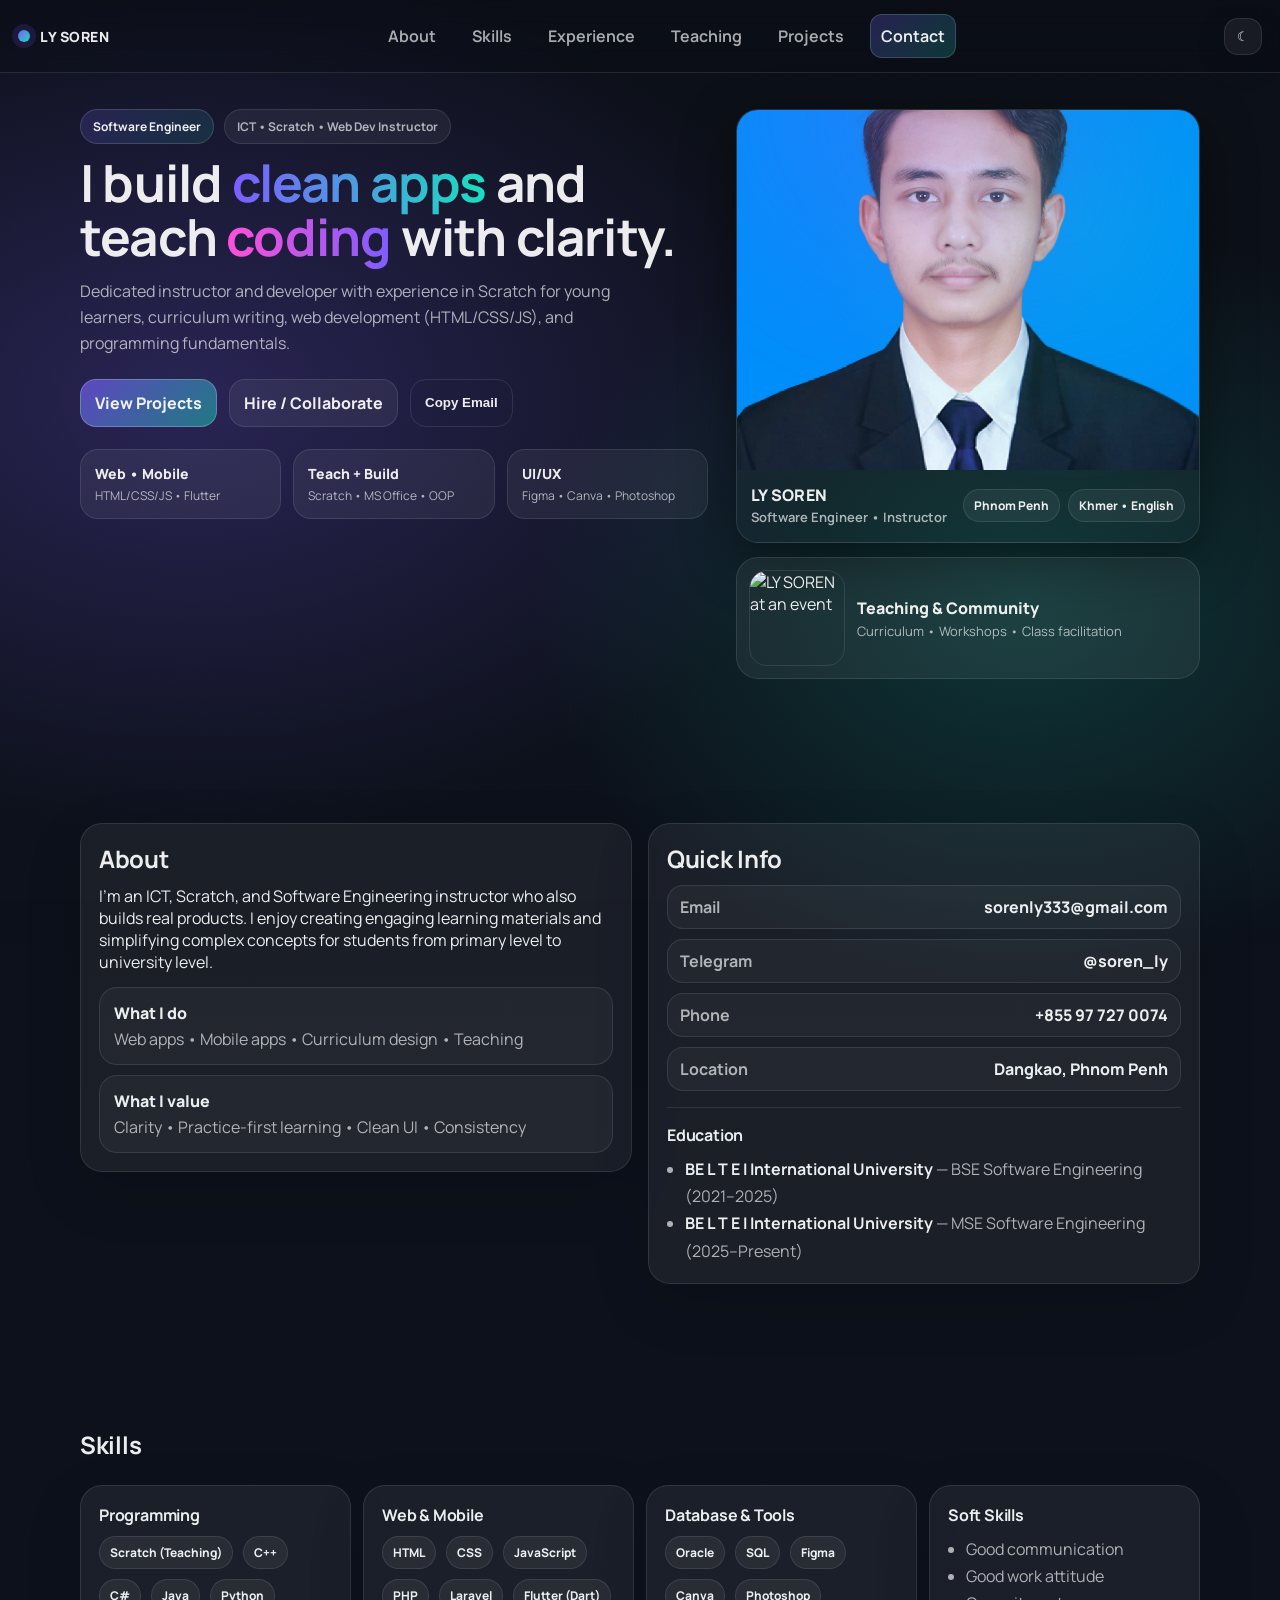
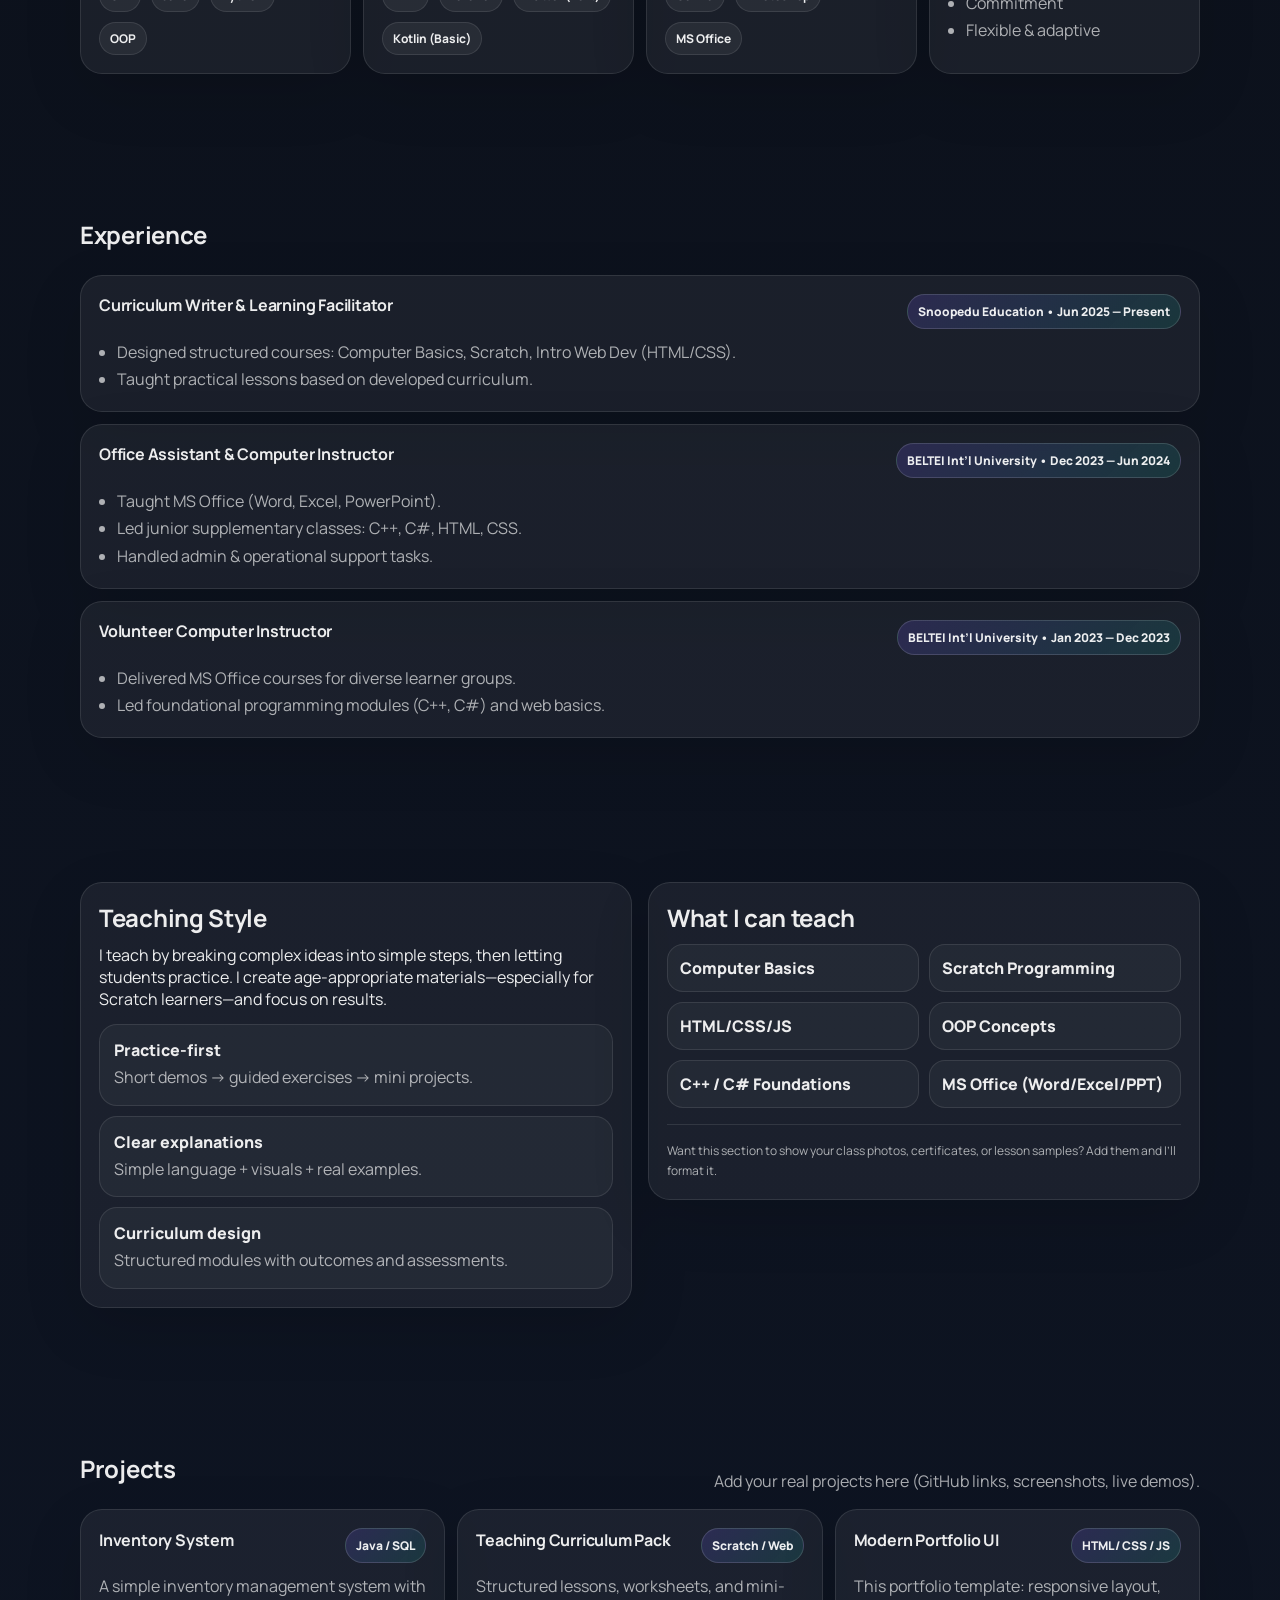
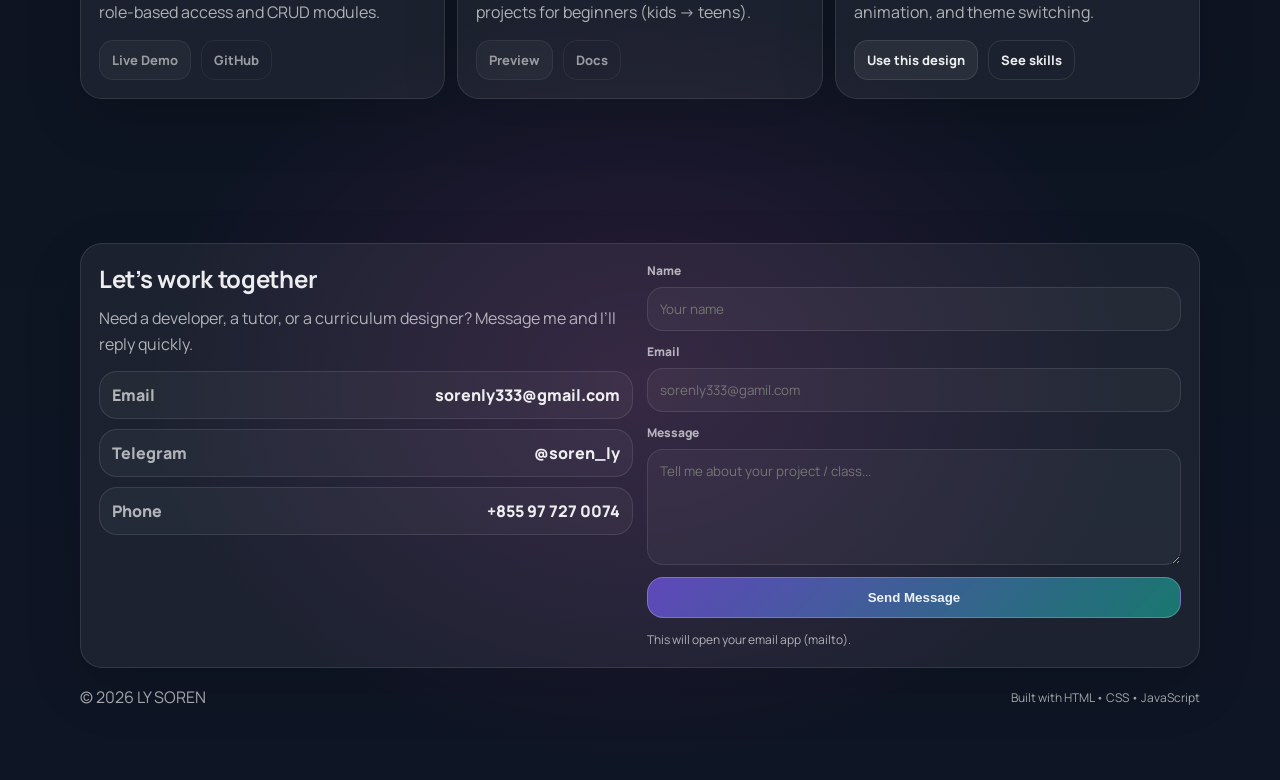
==== index.html @ 8f605127 "new repo" ====
<!doctype html>
<html lang="en">
<head>
  <meta charset="utf-8" />
  <meta name="viewport" content="width=device-width, initial-scale=1" />
  <title>LY SOREN — Software Engineer & Instructor</title>
  <meta name="description" content="Portfolio of LY SOREN — Software Engineer & ICT/Scratch Instructor. Web, mobile, and teaching-focused projects." />
  <link rel="preconnect" href="https://fonts.googleapis.com">
  <link rel="preconnect" href="https://fonts.gstatic.com" crossorigin>
  <link href="https://fonts.googleapis.com/css2?family=Manrope:wght@300;400;500;600;700;800&display=swap" rel="stylesheet">
  <link rel="stylesheet" href="styles.css" />
</head>

<body>
  <div class="bg-noise" aria-hidden="true"></div>

  <header class="topbar">
    <a class="brand" href="#home" aria-label="Go to top">
      <span class="brand-dot"></span>
      <span class="brand-text">LY SOREN</span>
    </a>

    <nav class="nav" aria-label="Primary">
      <a href="#about">About</a>
      <a href="#skills">Skills</a>
      <a href="#experience">Experience</a>
      <a href="#teaching">Teaching</a>
      <a href="#projects">Projects</a>
      <a href="#contact" class="nav-cta">Contact</a>
    </nav>

    <div class="topbar-actions">
      <button class="icon-btn" id="themeBtn" type="button" aria-label="Toggle theme">
        <span class="icon" aria-hidden="true">☾</span>
      </button>
      <button class="icon-btn burger" id="menuBtn" type="button" aria-label="Open menu">
        <span aria-hidden="true">☰</span>
      </button>
    </div>
  </header>

  <!-- Mobile drawer -->
  <aside class="drawer" id="drawer" aria-hidden="true">
    <div class="drawer-header">
      <span class="drawer-title">Menu</span>
      <button class="icon-btn" id="closeDrawerBtn" type="button" aria-label="Close menu">✕</button>
    </div>
    <div class="drawer-links">
      <a href="#about" class="drawer-link">About</a>
      <a href="#skills" class="drawer-link">Skills</a>
      <a href="#experience" class="drawer-link">Experience</a>
      <a href="#teaching" class="drawer-link">Teaching</a>
      <a href="#projects" class="drawer-link">Projects</a>
      <a href="#contact" class="drawer-link">Contact</a>
    </div>
  </aside>
  <div class="backdrop" id="backdrop" aria-hidden="true"></div>

  <main id="home">
    <!-- HERO -->
    <section class="hero section">
      <div class="hero-left">
        <p class="kicker">
          <span class="pill">Software Engineer</span>
          <span class="pill ghost">ICT • Scratch • Web Dev Instructor</span>
        </p>

        <h1 class="headline">
          I build <span class="grad">clean apps</span> and teach
          <span class="grad2">coding</span> with clarity.
        </h1>

        <p class="subhead">
          Dedicated instructor and developer with experience in Scratch for young learners,
          curriculum writing, web development (HTML/CSS/JS), and programming fundamentals. 
        </p>

        <div class="hero-cta">
          <a class="btn primary" href="#projects">View Projects</a>
          <a class="btn" href="#contact">Hire / Collaborate</a>
          <button class="btn subtle" id="copyEmailBtn" type="button" data-copy="sorenly333@gmail.com">
            Copy Email
          </button>
        </div>

        <div class="stats">
          <div class="stat">
            <div class="stat-num">Web • Mobile</div>
            <div class="stat-label">HTML/CSS/JS • Flutter</div>
          </div>
          <div class="stat">
            <div class="stat-num">Teach + Build</div>
            <div class="stat-label">Scratch • MS Office • OOP</div>
          </div>
          <div class="stat">
            <div class="stat-num">UI/UX</div>
            <div class="stat-label">Figma • Canva • Photoshop</div>
          </div>
        </div>
      </div>

      <div class="hero-right">
        <div class="portrait-card reveal">
          <div class="portrait-top">
            <img src="IMG_19639.jpg" alt="LY SOREN formal photo" class="portrait" />
            <div class="portrait-glow" aria-hidden="true"></div>
          </div>

          <div class="portrait-meta">
            <div>
              <div class="name">LY SOREN</div>
              <div class="role">Software Engineer • Instructor</div>
            </div>
            <div class="chips">
              <span class="chip">Phnom Penh</span>
              <span class="chip">Khmer • English</span>
            </div>
          </div>
        </div>

        <div class="mini-gallery reveal" style="--d:120ms">
          <img src="DSC04930-Enhanced-NR.jpg" alt="LY SOREN at an event" class="gallery-img" />
          <div class="gallery-note">
            <div class="gallery-title">Teaching & Community</div>
            <div class="gallery-sub">Curriculum • Workshops • Class facilitation</div>
          </div>
        </div>
      </div>
    </section>

    <!-- ABOUT -->
    <section id="about" class="section grid-2">
      <div class="card reveal">
        <h2>About</h2>
        <p>
          I’m an ICT, Scratch, and Software Engineering instructor who also builds real products.
          I enjoy creating engaging learning materials and simplifying complex concepts for students
          from primary level to university level.
        </p>
        <div class="highlights">
          <div class="hl">
            <div class="hl-title">What I do</div>
            <div class="hl-text">Web apps • Mobile apps • Curriculum design • Teaching</div>
          </div>
          <div class="hl">
            <div class="hl-title">What I value</div>
            <div class="hl-text">Clarity • Practice-first learning • Clean UI • Consistency</div>
          </div>
        </div>
      </div>

      <div class="card reveal" style="--d:120ms">
        <h2>Quick Info</h2>
        <div class="info">
          <div class="info-row">
            <span class="info-k">Email</span>
            <span class="info-v"><a href="mailto:sorenly333@gmail.com">sorenly333@gmail.com</a></span>
          </div>
          <div class="info-row">
            <span class="info-k">Telegram</span>
            <span class="info-v"><a href="https://t.me/soren_ly" target="_blank" rel="noreferrer">@soren_ly</a></span>
          </div>
          <div class="info-row">
            <span class="info-k">Phone</span>
            <span class="info-v"><a href="tel:+855977270074">+855 97 727 0074</a></span>
          </div>
          <div class="info-row">
            <span class="info-k">Location</span>
            <span class="info-v">Dangkao, Phnom Penh</span>
          </div>
        </div>

        <div class="divider"></div>

        <h3 class="h3">Education</h3>
        <ul class="bullets">
          <li><strong>BE L T E I International University</strong> — BSE Software Engineering (2021–2025)</li>
          <li><strong>BE L T E I International University</strong> — MSE Software Engineering (2025–Present)</li>
        </ul>
      </div>
    </section>

    <!-- SKILLS -->
    <section id="skills" class="section">
      <div class="section-head">
        <h2>Skills</h2>
        <!-- <p class="muted">A mix of development + teaching-focused tools, aligned with your CV. </p> -->
      </div>

      <div class="skills-grid">
        <div class="card reveal">
          <h3 class="h3">Programming</h3>
          <div class="chips-wrap">
            <span class="chip">Scratch (Teaching)</span>
            <span class="chip">C++</span>
            <span class="chip">C#</span>
            <span class="chip">Java</span>
            <span class="chip">Python</span>
            <span class="chip">OOP</span>
          </div>
        </div>

        <div class="card reveal" style="--d:120ms">
          <h3 class="h3">Web & Mobile</h3>
          <div class="chips-wrap">
            <span class="chip">HTML</span>
            <span class="chip">CSS</span>
            <span class="chip">JavaScript</span>
            <span class="chip">PHP</span>
            <span class="chip">Laravel</span>
            <span class="chip">Flutter (Dart)</span>
            <span class="chip">Kotlin (Basic)</span>
          </div>
        </div>

        <div class="card reveal" style="--d:240ms">
          <h3 class="h3">Database & Tools</h3>
          <div class="chips-wrap">
            <span class="chip">Oracle</span>
            <span class="chip">SQL</span>
            <span class="chip">Figma</span>
            <span class="chip">Canva</span>
            <span class="chip">Photoshop</span>
            <span class="chip">MS Office</span>
          </div>
        </div>

        <div class="card reveal" style="--d:360ms">
          <h3 class="h3">Soft Skills</h3>
          <ul class="bullets">
            <li>Good communication</li>
            <li>Good work attitude</li>
            <li>Commitment</li>
            <li>Flexible & adaptive</li>
          </ul>
        </div>
      </div>
    </section>

    <!-- EXPERIENCE -->
    <section id="experience" class="section">
      <div class="section-head">
        <h2>Experience</h2>
        <!-- <p class="muted">Teaching, curriculum writing, and technical training experience. :contentReference[oaicite:1]{index=1}</p> -->
      </div>

      <div class="timeline">
        <article class="t-item card reveal">
          <div class="t-top">
            <h3 class="h3">Curriculum Writer & Learning Facilitator</h3>
            <span class="tag">Snoopedu Education • Jun 2025 — Present</span>
          </div>
          <ul class="bullets">
            <li>Designed structured courses: Computer Basics, Scratch, Intro Web Dev (HTML/CSS).</li>
            <li>Taught practical lessons based on developed curriculum.</li>
          </ul>
        </article>

        <article class="t-item card reveal" style="--d:120ms">
          <div class="t-top">
            <h3 class="h3">Office Assistant & Computer Instructor</h3>
            <span class="tag">BELTEI Int’l University • Dec 2023 — Jun 2024</span>
          </div>
          <ul class="bullets">
            <li>Taught MS Office (Word, Excel, PowerPoint).</li>
            <li>Led junior supplementary classes: C++, C#, HTML, CSS.</li>
            <li>Handled admin & operational support tasks.</li>
          </ul>
        </article>

        <article class="t-item card reveal" style="--d:240ms">
          <div class="t-top">
            <h3 class="h3">Volunteer Computer Instructor</h3>
            <span class="tag">BELTEI Int’l University • Jan 2023 — Dec 2023</span>
          </div>
          <ul class="bullets">
            <li>Delivered MS Office courses for diverse learner groups.</li>
            <li>Led foundational programming modules (C++, C#) and web basics.</li>
          </ul>
        </article>
      </div>
    </section>

    <!-- TEACHING -->
    <section id="teaching" class="section grid-2">
      <div class="card reveal">
        <h2>Teaching Style</h2>
        <p>
          I teach by breaking complex ideas into simple steps, then letting students practice.
          I create age-appropriate materials—especially for Scratch learners—and focus on results.
        </p>
        <div class="teaching-cards">
          <div class="mini">
            <div class="mini-title">Practice-first</div>
            <div class="mini-text">Short demos → guided exercises → mini projects.</div>
          </div>
          <div class="mini">
            <div class="mini-title">Clear explanations</div>
            <div class="mini-text">Simple language + visuals + real examples.</div>
          </div>
          <div class="mini">
            <div class="mini-title">Curriculum design</div>
            <div class="mini-text">Structured modules with outcomes and assessments.</div>
          </div>
        </div>
      </div>

      <div class="card reveal" style="--d:120ms">
        <h2>What I can teach</h2>
        <div class="list-grid">
          <div class="list-item">Computer Basics</div>
          <div class="list-item">Scratch Programming</div>
          <div class="list-item">HTML/CSS/JS</div>
          <div class="list-item">OOP Concepts</div>
          <div class="list-item">C++ / C# Foundations</div>
          <div class="list-item">MS Office (Word/Excel/PPT)</div>
        </div>
        <div class="divider"></div>
        <p class="muted small">
          Want this section to show your class photos, certificates, or lesson samples? Add them and I’ll format it.
        </p>
      </div>
    </section>

    <!-- PROJECTS -->
    <section id="projects" class="section">
      <div class="section-head">
        <h2>Projects</h2>
        <p class="muted">Add your real projects here (GitHub links, screenshots, live demos).</p>
      </div>

      <div class="projects-grid">
        <article class="card project reveal">
          <div class="project-top">
            <h3 class="h3">Inventory System</h3>
            <span class="tag">Java / SQL</span>
          </div>
          <p class="muted">
            A simple inventory management system with role-based access and CRUD modules.
          </p>
          <div class="project-actions">
            <a class="btn small" href="#" aria-disabled="true">Live Demo</a>
            <a class="btn small subtle" href="#" aria-disabled="true">GitHub</a>
          </div>
        </article>

        <article class="card project reveal" style="--d:120ms">
          <div class="project-top">
            <h3 class="h3">Teaching Curriculum Pack</h3>
            <span class="tag">Scratch / Web</span>
          </div>
          <p class="muted">
            Structured lessons, worksheets, and mini-projects for beginners (kids → teens).
          </p>
          <div class="project-actions">
            <a class="btn small" href="#" aria-disabled="true">Preview</a>
            <a class="btn small subtle" href="#" aria-disabled="true">Docs</a>
          </div>
        </article>

        <article class="card project reveal" style="--d:240ms">
          <div class="project-top">
            <h3 class="h3">Modern Portfolio UI</h3>
            <span class="tag">HTML / CSS / JS</span>
          </div>
          <p class="muted">
            This portfolio template: responsive layout, animation, and theme switching.
          </p>
          <div class="project-actions">
            <a class="btn small" href="#contact">Use this design</a>
            <a class="btn small subtle" href="#skills">See skills</a>
          </div>
        </article>
      </div>
    </section>

    <!-- CONTACT -->
    <section id="contact" class="section">
      <div class="contact card reveal">
        <div class="contact-left">
          <h2>Let’s work together</h2>
          <p class="muted">
            Need a developer, a tutor, or a curriculum designer? Message me and I’ll reply quickly.
          </p>

          <div class="contact-list">
            <div class="contact-row">
              <span class="contact-k">Email</span>
              <span class="contact-v"><a href="mailto:sorenly333@gmail.com">sorenly333@gmail.com</a></span>
            </div>
            <div class="contact-row">
              <span class="contact-k">Telegram</span>
              <span class="contact-v"><a href="https://t.me/soren_ly" target="_blank" rel="noreferrer">@soren_ly</a></span>
            </div>
            <div class="contact-row">
              <span class="contact-k">Phone</span>
              <span class="contact-v"><a href="tel:+855977270074">+855 97 727 0074</a></span>
            </div>
          </div>
        </div>

        <form class="contact-form" id="contactForm">
          <label class="field">
            <span>Name</span>
            <input type="text" name="name" placeholder="Your name" required />
          </label>
          <label class="field">
            <span>Email</span>
            <input type="email" name="email" placeholder="sorenly333@gamil.com" required />
          </label>
          <label class="field">
            <span>Message</span>
            <textarea name="message" rows="5" placeholder="Tell me about your project / class..." required></textarea>
          </label>
          <button class="btn primary" type="submit">Send Message</button>
          <p class="muted small" id="formHint">This will open your email app (mailto).</p>
        </form>
      </div>

      <footer class="footer">
        <div>© <span id="year"></span> LY SOREN</div>
        <div class="muted small">Built with HTML • CSS • JavaScript</div>
      </footer>
    </section>
  </main>

  <div class="toast" id="toast" role="status" aria-live="polite"></div>

  <script src="script.js"></script>
</body>
</html>
---- styles.css ----
:root{
  --bg: #0b0f17;
  --bg2: #0e1524;
  --card: rgba(255,255,255,0.06);
  --card2: rgba(255,255,255,0.08);
  --text: rgba(255,255,255,0.92);
  --muted: rgba(255,255,255,0.65);
  --line: rgba(255,255,255,0.10);
  --shadow: 0 18px 55px rgba(0,0,0,0.45);
  --radius: 22px;

  --accent: #7c5cff;
  --accent2: #16e0bd;
  --accent3: #ff4fd8;

  --font: "Manrope", system-ui, -apple-system, Segoe UI, Roboto, Arial, sans-serif;
}

[data-theme="light"]{
  --bg: #f6f7fb;
  --bg2: #ffffff;
  --card: rgba(0,0,0,0.05);
  --card2: rgba(0,0,0,0.07);
  --text: rgba(8,10,15,0.92);
  --muted: rgba(8,10,15,0.62);
  --line: rgba(8,10,15,0.10);
  --shadow: 0 18px 55px rgba(12,18,28,0.12);
}

*{ box-sizing: border-box; }
html{ scroll-behavior: smooth; }
body{
  margin: 0;
  font-family: var(--font);
  background: radial-gradient(1200px 800px at 15% 10%, rgba(124,92,255,0.26), transparent 55%),
              radial-gradient(900px 700px at 80% 15%, rgba(22,224,189,0.18), transparent 55%),
              radial-gradient(900px 700px at 50% 90%, rgba(255,79,216,0.12), transparent 55%),
              linear-gradient(180deg, var(--bg), var(--bg2));
  color: var(--text);
  overflow-x: hidden;
}

.bg-noise{
  position: fixed;
  inset: 0;
  background-image: url("data:image/svg+xml,%3Csvg xmlns='http://www.w3.org/2000/svg' width='260' height='260'%3E%3Cfilter id='n'%3E%3CfeTurbulence type='fractalNoise' baseFrequency='.8' numOctaves='3' stitchTiles='stitch'/%3E%3C/filter%3E%3Crect width='260' height='260' filter='url(%23n)' opacity='.18'/%3E%3C/svg%3E");
  mix-blend-mode: overlay;
  pointer-events: none;
  opacity: .25;
}

a{ color: inherit; text-decoration: none; }
a:hover{ text-decoration: underline; }

.section{
  width: min(1120px, calc(100% - 40px));
  margin: 0 auto;
  padding: 72px 0;
}

.topbar{
  position: sticky;
  top: 0;
  z-index: 50;
  display: flex;
  align-items: center;
  justify-content: space-between;
  gap: 18px;
  padding: 14px 18px;
  background: rgba(10,14,22,0.35);
  border-bottom: 1px solid var(--line);
  backdrop-filter: blur(14px);
}

[data-theme="light"] .topbar{
  background: rgba(246,247,251,0.65);
}

.brand{
  display: flex;
  align-items: center;
  gap: 10px;
  font-weight: 800;
  letter-spacing: 0.5px;
}
.brand-dot{
  width: 12px;
  height: 12px;
  border-radius: 100px;
  background: linear-gradient(135deg, var(--accent), var(--accent2));
  box-shadow: 0 0 0 6px rgba(124,92,255,0.14);
}
.brand-text{ font-size: 14px; }

.nav{
  display: flex;
  align-items: center;
  gap: 16px;
  font-weight: 650;
  color: var(--muted);
}
.nav a{ padding: 10px 10px; border-radius: 12px; }
.nav a:hover{
  background: var(--card);
  color: var(--text);
  text-decoration: none;
}

.nav-cta{
  color: var(--text) !important;
  background: linear-gradient(135deg, rgba(124,92,255,0.25), rgba(22,224,189,0.20));
  border: 1px solid rgba(255,255,255,0.16);
}

.topbar-actions{ display: flex; align-items: center; gap: 10px; }

.icon-btn{
  border: 1px solid var(--line);
  background: var(--card);
  color: var(--text);
  padding: 10px 12px;
  border-radius: 14px;
  cursor: pointer;
  box-shadow: 0 10px 30px rgba(0,0,0,0.15);
}
.icon-btn:hover{ transform: translateY(-1px); }
.icon-btn:active{ transform: translateY(0); }

.burger{ display: none; }

.hero{
  display: grid;
  grid-template-columns: 1.15fr 0.85fr;
  gap: 28px;
  align-items: start;
  padding-top: 36px;
}

.kicker{
  display: flex;
  gap: 10px;
  flex-wrap: wrap;
  margin: 0 0 12px 0;
}

.pill{
  font-size: 12px;
  font-weight: 700;
  color: var(--text);
  padding: 8px 12px;
  border-radius: 999px;
  background: linear-gradient(135deg, rgba(124,92,255,0.18), rgba(22,224,189,0.12));
  border: 1px solid rgba(255,255,255,0.14);
}
.pill.ghost{
  background: var(--card);
  color: var(--muted);
  border: 1px solid var(--line);
}

.headline{
  font-size: clamp(34px, 4vw, 54px);
  line-height: 1.05;
  margin: 0 0 14px 0;
  letter-spacing: -0.8px;
}
.grad{
  background: linear-gradient(90deg, var(--accent), var(--accent2));
  -webkit-background-clip: text;
  background-clip: text;
  color: transparent;
}
.grad2{
  background: linear-gradient(90deg, var(--accent3), var(--accent));
  -webkit-background-clip: text;
  background-clip: text;
  color: transparent;
}

.subhead{
  margin: 0;
  color: var(--muted);
  font-size: 16px;
  line-height: 1.65;
  max-width: 58ch;
}

.hero-cta{
  display: flex;
  gap: 12px;
  flex-wrap: wrap;
  margin-top: 22px;
}

.btn{
  border: 1px solid var(--line);
  background: var(--card);
  color: var(--text);
  padding: 12px 14px;
  border-radius: 16px;
  font-weight: 750;
  cursor: pointer;
  transition: transform .15s ease, background .15s ease, border-color .15s ease;
  text-decoration: none;
  display: inline-flex;
  align-items: center;
  justify-content: center;
  gap: 10px;
}
.btn:hover{ transform: translateY(-1px); background: var(--card2); text-decoration: none; }
.btn:active{ transform: translateY(0); }

.btn.primary{
  background: linear-gradient(135deg, rgba(124,92,255,0.65), rgba(22,224,189,0.45));
  border-color: rgba(255,255,255,0.22);
}
.btn.subtle{
  background: transparent;
}
.btn.small{
  padding: 10px 12px;
  border-radius: 14px;
  font-weight: 750;
  font-size: 13px;
}

.stats{
  margin-top: 22px;
  display: grid;
  grid-template-columns: repeat(3, minmax(0,1fr));
  gap: 12px;
}
.stat{
  border: 1px solid var(--line);
  background: var(--card);
  border-radius: 18px;
  padding: 14px;
}
.stat-num{ font-weight: 850; font-size: 14px; }
.stat-label{ color: var(--muted); font-size: 12px; margin-top: 4px; }

.hero-right{ display: grid; gap: 14px; }

.portrait-card{
  border-radius: var(--radius);
  overflow: hidden;
  border: 1px solid var(--line);
  background: linear-gradient(180deg, rgba(255,255,255,0.06), rgba(255,255,255,0.02));
  box-shadow: var(--shadow);
}

.portrait-top{ position: relative; }
.portrait{
  width: 100%;
  height: 360px;
  object-fit: cover;
  display: block;
}
.portrait-glow{
  position: absolute;
  inset: -40px;
  background: radial-gradient(circle at 40% 10%, rgba(124,92,255,0.25), transparent 55%),
              radial-gradient(circle at 70% 35%, rgba(22,224,189,0.18), transparent 55%);
  filter: blur(14px);
  pointer-events: none;
}

.portrait-meta{
  display: flex;
  align-items: center;
  justify-content: space-between;
  gap: 12px;
  padding: 14px 14px 16px 14px;
}
.name{ font-weight: 900; letter-spacing: .3px; }
.role{ color: var(--muted); font-weight: 650; font-size: 13px; margin-top: 2px; }
.chips{ display: flex; gap: 8px; flex-wrap: wrap; justify-content: flex-end; }
.chip{
  font-size: 12px;
  font-weight: 750;
  padding: 7px 10px;
  border-radius: 999px;
  background: var(--card);
  border: 1px solid var(--line);
  color: var(--text);
}
.chips-wrap{ display: flex; gap: 10px; flex-wrap: wrap; }

.mini-gallery{
  display: grid;
  grid-template-columns: 96px 1fr;
  gap: 12px;
  align-items: center;
  border-radius: var(--radius);
  border: 1px solid var(--line);
  background: var(--card);
  padding: 12px;
}
.gallery-img{
  width: 96px;
  height: 96px;
  object-fit: cover;
  border-radius: 18px;
  border: 1px solid var(--line);
}
.gallery-title{ font-weight: 900; }
.gallery-sub{ color: var(--muted); font-size: 13px; margin-top: 3px; }

.grid-2{
  display: grid;
  grid-template-columns: 1fr 1fr;
  gap: 16px;
  align-items: start;
}

.card{
  border-radius: var(--radius);
  border: 1px solid var(--line);
  background: var(--card);
  padding: 18px;
  box-shadow: 0 20px 60px rgba(0,0,0,0.12);
}

h2{ margin: 0 0 10px 0; letter-spacing: -0.3px; }
.h3{ margin: 0 0 10px 0; font-size: 16px; letter-spacing: -0.2px; }
p{ margin: 0; }

.muted{ color: var(--muted); line-height: 1.65; }
.small{ font-size: 12px; }

.highlights{
  margin-top: 14px;
  display: grid;
  gap: 10px;
}
.hl{
  padding: 14px;
  border-radius: 18px;
  background: rgba(255,255,255,0.04);
  border: 1px solid var(--line);
}
.hl-title{ font-weight: 850; }
.hl-text{ margin-top: 4px; color: var(--muted); }

.info{ display: grid; gap: 10px; }
.info-row{ display: flex; justify-content: space-between; gap: 14px; padding: 10px 12px; border-radius: 16px; background: rgba(255,255,255,0.04); border: 1px solid var(--line); }
.info-k{ color: var(--muted); font-weight: 700; }
.info-v{ font-weight: 750; text-align: right; }

.divider{ height: 1px; background: var(--line); margin: 16px 0; }

.bullets{ margin: 10px 0 0 0; padding-left: 18px; color: var(--muted); line-height: 1.7; }
.bullets strong{ color: var(--text); }

.section-head{
  display: flex;
  align-items: flex-end;
  justify-content: space-between;
  gap: 14px;
  margin-bottom: 14px;
}
.section-head p{ max-width: 60ch; }

.skills-grid{
  display: grid;
  grid-template-columns: repeat(4, minmax(0,1fr));
  gap: 12px;
}

.timeline{
  display: grid;
  gap: 12px;
}
.t-top{
  display: flex;
  gap: 12px;
  justify-content: space-between;
  align-items: flex-start;
  flex-wrap: wrap;
}
.tag{
  font-size: 12px;
  font-weight: 800;
  color: var(--text);
  background: linear-gradient(135deg, rgba(124,92,255,0.18), rgba(22,224,189,0.12));
  border: 1px solid rgba(255,255,255,0.14);
  padding: 8px 10px;
  border-radius: 999px;
}

.teaching-cards{
  margin-top: 14px;
  display: grid;
  gap: 10px;
}
.mini{
  padding: 14px;
  border-radius: 18px;
  border: 1px solid var(--line);
  background: rgba(255,255,255,0.04);
}
.mini-title{ font-weight: 900; }
.mini-text{ color: var(--muted); margin-top: 4px; line-height: 1.6; }

.list-grid{
  display: grid;
  grid-template-columns: repeat(2, minmax(0,1fr));
  gap: 10px;
  margin-top: 10px;
}
.list-item{
  border-radius: 16px;
  padding: 12px 12px;
  border: 1px solid var(--line);
  background: rgba(255,255,255,0.04);
  font-weight: 800;
  color: var(--text);
}

.projects-grid{
  display: grid;
  grid-template-columns: repeat(3, minmax(0,1fr));
  gap: 12px;
}
.project-top{
  display: flex;
  align-items: center;
  justify-content: space-between;
  gap: 12px;
  flex-wrap: wrap;
  margin-bottom: 10px;
}
.project-actions{
  display: flex;
  gap: 10px;
  margin-top: 14px;
  flex-wrap: wrap;
}
.project a[aria-disabled="true"]{
  pointer-events: none;
  opacity: .6;
}

.contact{
  display: grid;
  grid-template-columns: 1fr 1fr;
  gap: 14px;
  align-items: start;
}
.contact-list{
  margin-top: 14px;
  display: grid;
  gap: 10px;
}
.contact-row{
  display: flex;
  justify-content: space-between;
  gap: 14px;
  padding: 12px;
  border-radius: 18px;
  border: 1px solid var(--line);
  background: rgba(255,255,255,0.04);
}
.contact-k{ color: var(--muted); font-weight: 800; }
.contact-v{ font-weight: 850; text-align: right; }

.contact-form{
  display: grid;
  gap: 12px;
}
.field{
  display: grid;
  gap: 8px;
}
.field span{
  font-weight: 850;
  font-size: 12px;
  color: var(--muted);
}
input, textarea{
  width: 100%;
  border-radius: 16px;
  border: 1px solid var(--line);
  background: rgba(255,255,255,0.04);
  color: var(--text);
  padding: 12px 12px;
  font-family: var(--font);
  outline: none;
}
input:focus, textarea:focus{
  border-color: rgba(124,92,255,0.45);
  box-shadow: 0 0 0 5px rgba(124,92,255,0.14);
}

.footer{
  margin-top: 18px;
  display: flex;
  justify-content: space-between;
  gap: 12px;
  align-items: center;
  color: var(--muted);
}

.toast{
  position: fixed;
  bottom: 18px;
  left: 50%;
  transform: translateX(-50%);
  background: rgba(10,14,22,0.75);
  border: 1px solid rgba(255,255,255,0.14);
  color: #fff;
  padding: 12px 14px;
  border-radius: 16px;
  backdrop-filter: blur(14px);
  box-shadow: var(--shadow);
  opacity: 0;
  pointer-events: none;
  transition: opacity .18s ease, transform .18s ease;
}
.toast.show{
  opacity: 1;
  transform: translateX(-50%) translateY(-2px);
}

.drawer{
  position: fixed;
  top: 0;
  right: 0;
  height: 100%;
  width: min(360px, 92vw);
  background: rgba(10,14,22,0.85);
  border-left: 1px solid rgba(255,255,255,0.14);
  backdrop-filter: blur(16px);
  z-index: 80;
  transform: translateX(110%);
  transition: transform .2s ease;
  padding: 14px;
}
[data-theme="light"] .drawer{
  background: rgba(246,247,251,0.85);
}
.drawer.open{ transform: translateX(0); }
.drawer-header{
  display: flex;
  justify-content: space-between;
  align-items: center;
  gap: 12px;
  padding: 6px 6px 12px 6px;
}
.drawer-title{ font-weight: 900; }
.drawer-links{ display: grid; gap: 8px; padding: 6px; }
.drawer-link{
  padding: 12px 12px;
  border-radius: 16px;
  background: rgba(255,255,255,0.05);
  border: 1px solid rgba(255,255,255,0.12);
  font-weight: 850;
}
.drawer-link:hover{ text-decoration: none; background: rgba(255,255,255,0.08); }

.backdrop{
  position: fixed;
  inset: 0;
  background: rgba(0,0,0,0.50);
  opacity: 0;
  pointer-events: none;
  z-index: 70;
  transition: opacity .18s ease;
}
.backdrop.show{
  opacity: 1;
  pointer-events: auto;
}

.reveal{
  opacity: 0;
  transform: translateY(10px);
  transition: opacity .6s ease, transform .6s ease;
  transition-delay: var(--d, 0ms);
}
.reveal.show{
  opacity: 1;
  transform: translateY(0);
}

/* Responsive */
@media (max-width: 980px){
  .hero{ grid-template-columns: 1fr; }
  .portrait{ height: 320px; }
  .stats{ grid-template-columns: 1fr; }
  .skills-grid{ grid-template-columns: repeat(2, minmax(0,1fr)); }
  .projects-grid{ grid-template-columns: 1fr; }
  .contact{ grid-template-columns: 1fr; }
}
@media (max-width: 820px){
  .nav{ display: none; }
  .burger{ display: inline-flex; }
  .grid-2{ grid-template-columns: 1fr; }
}
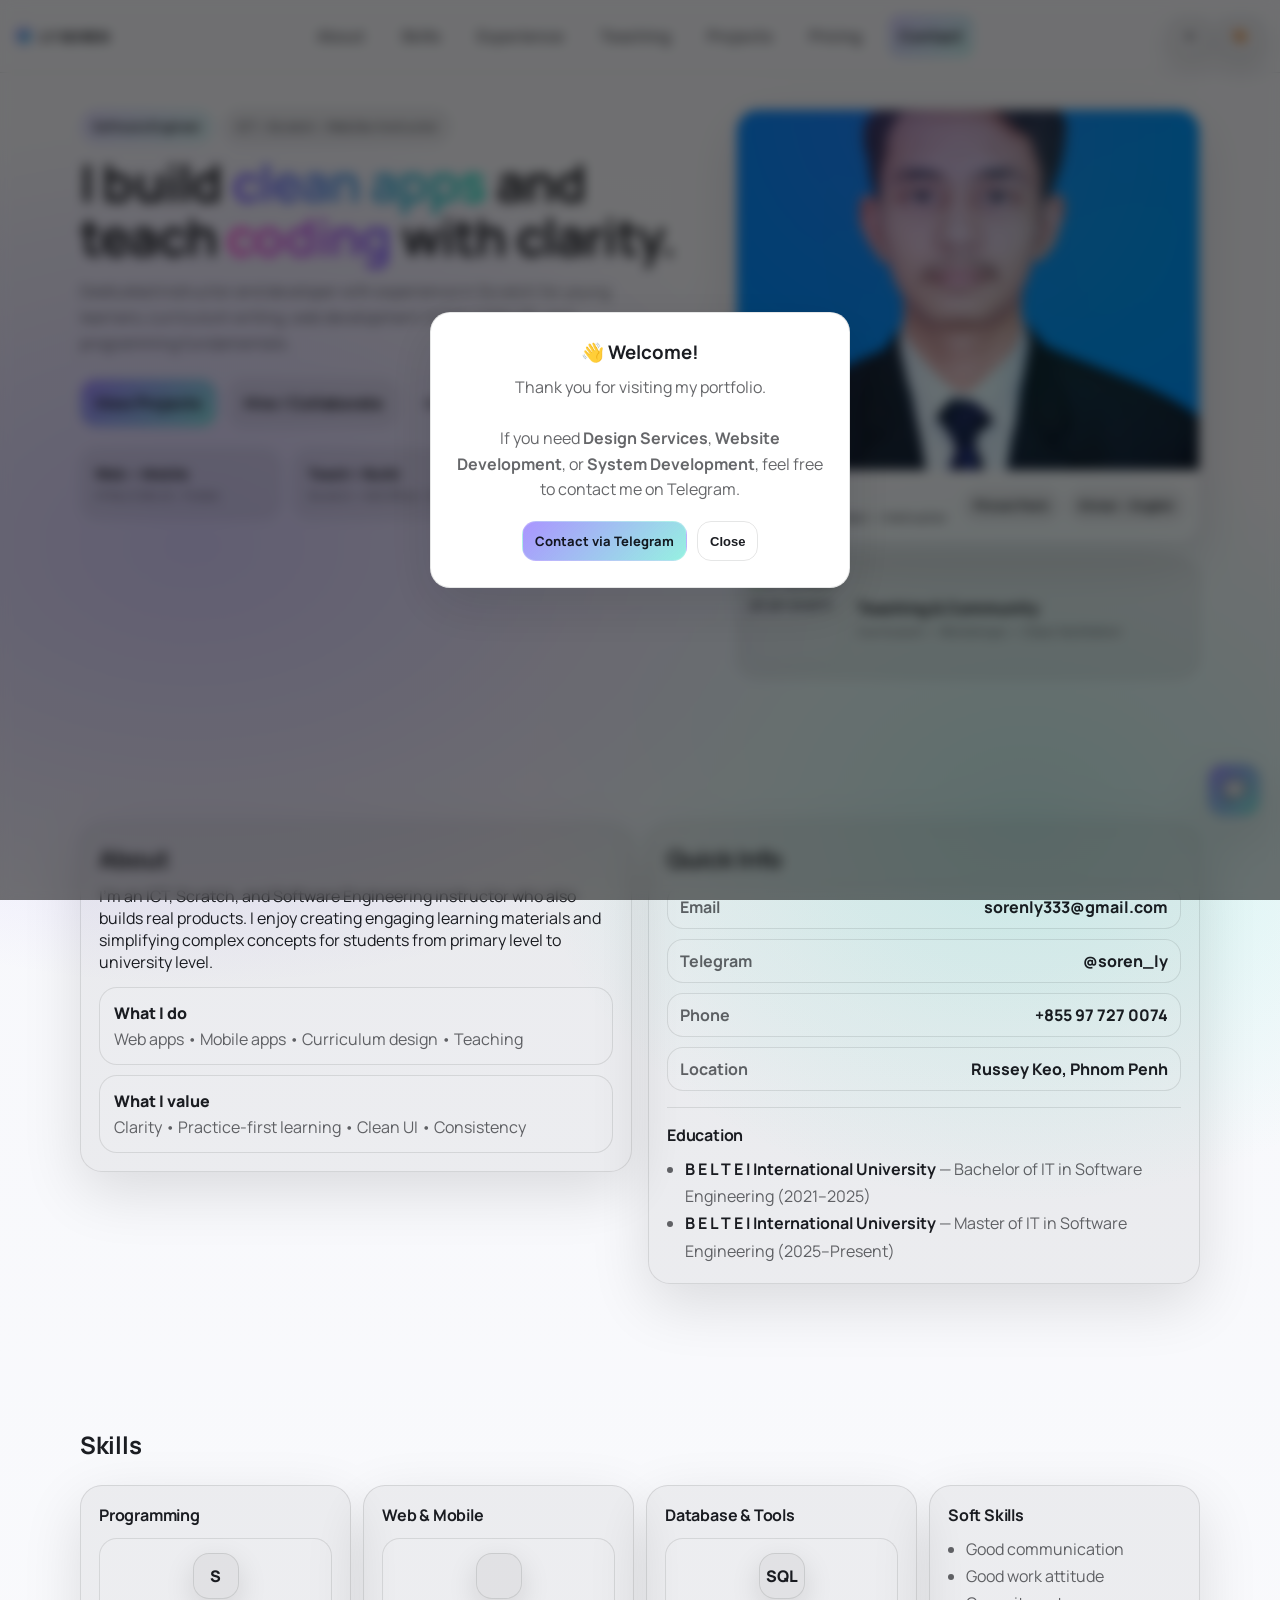
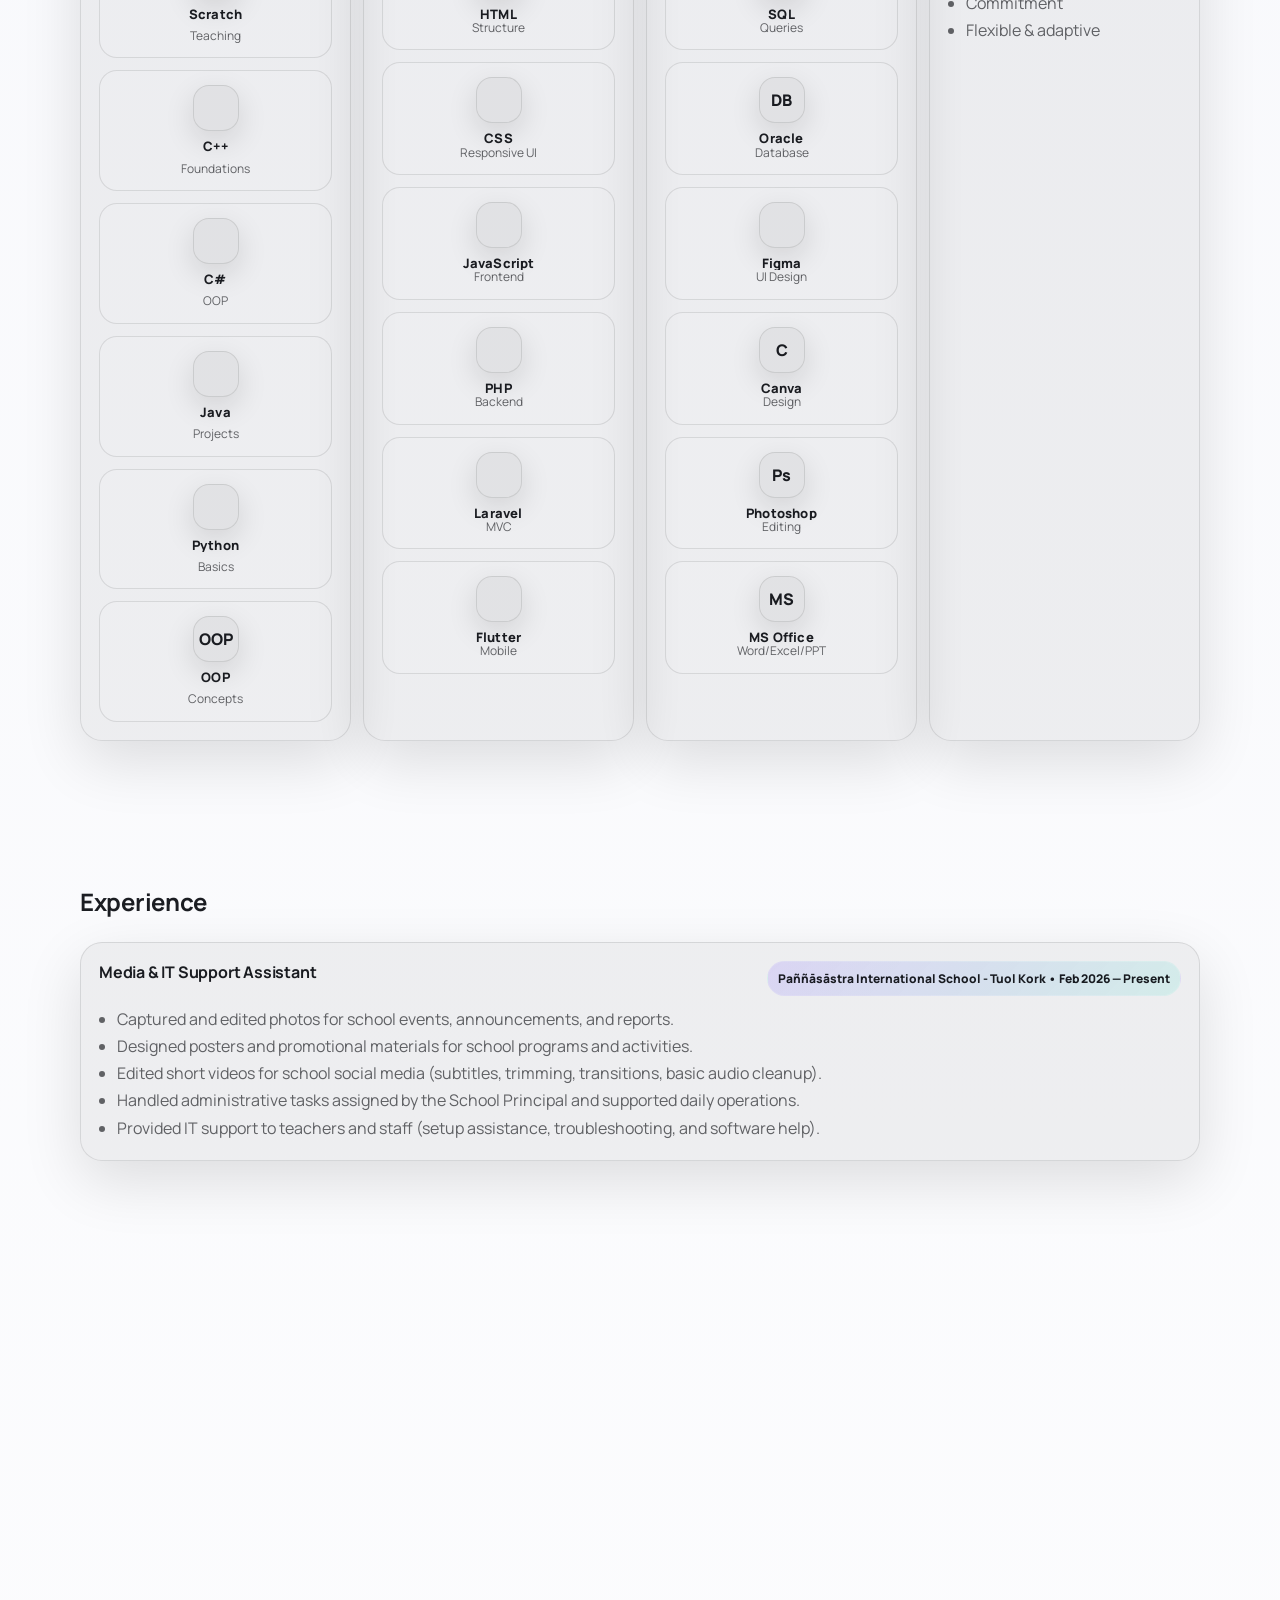
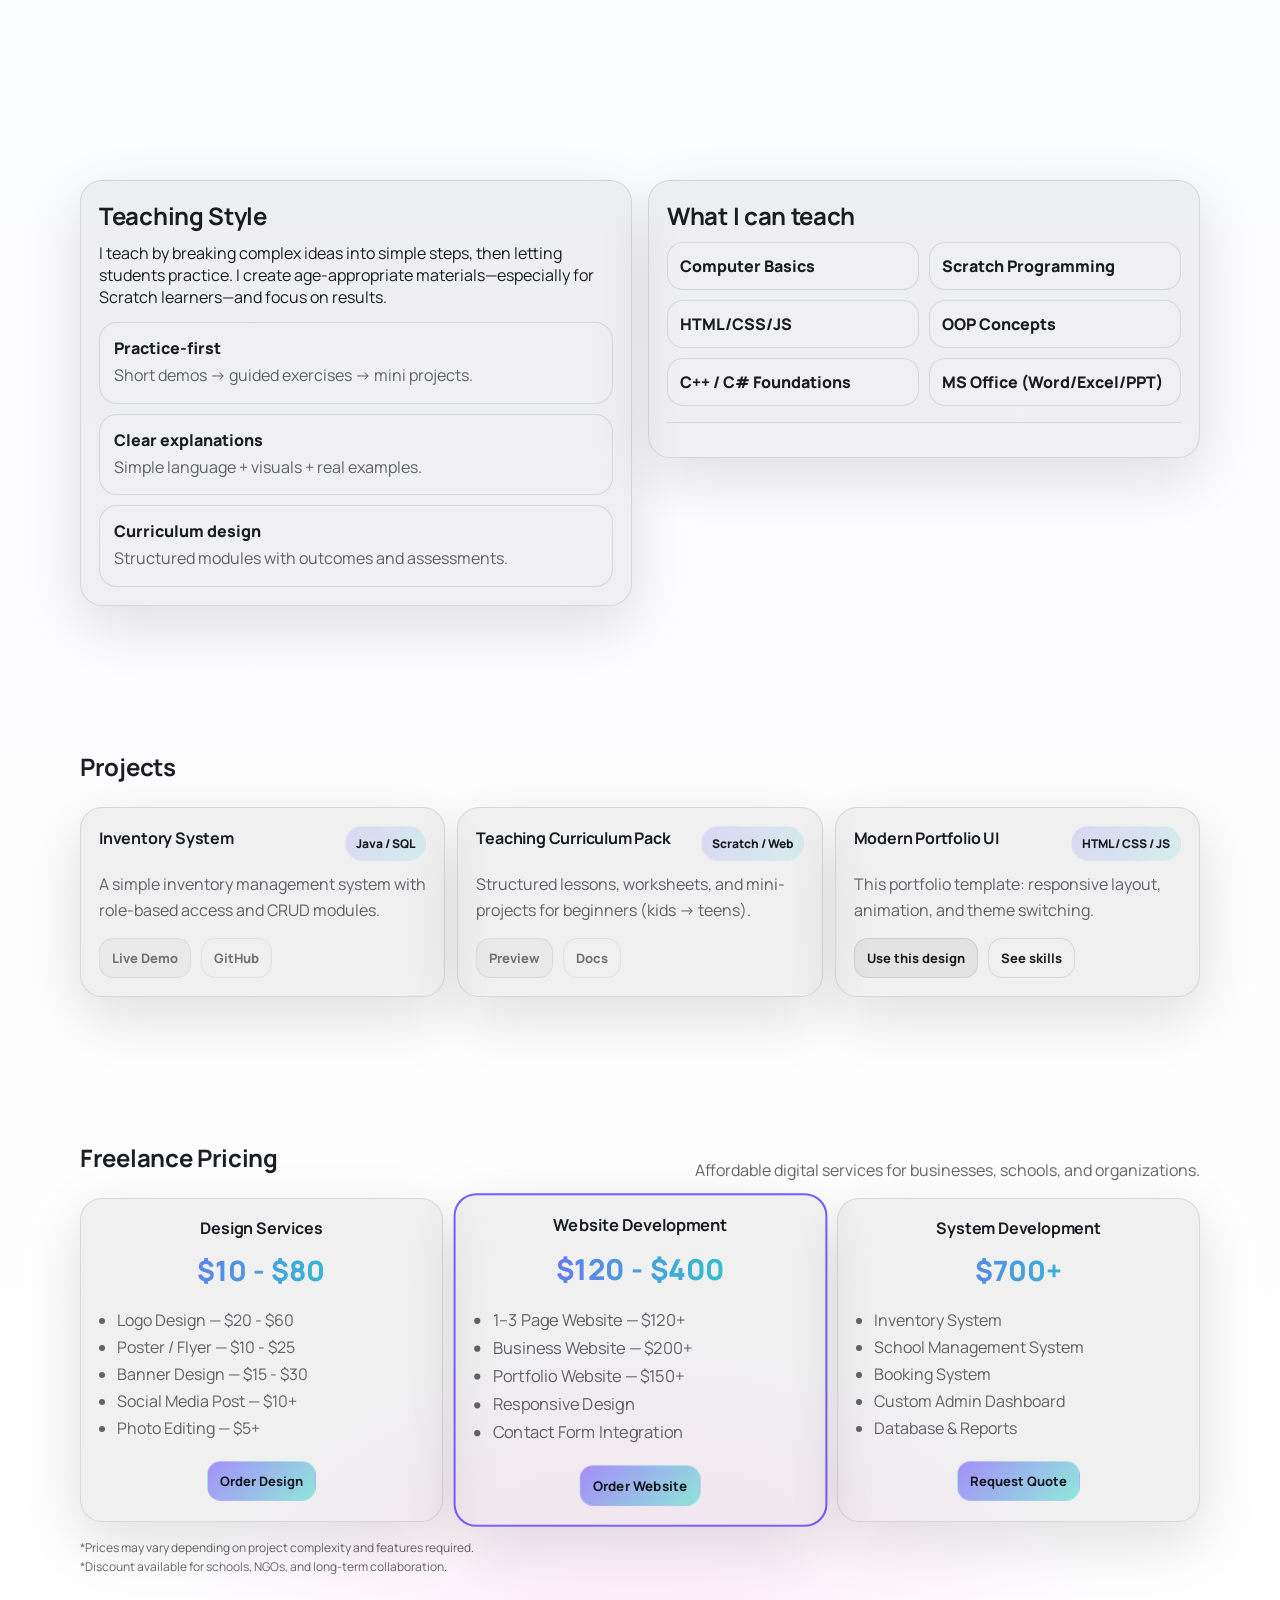
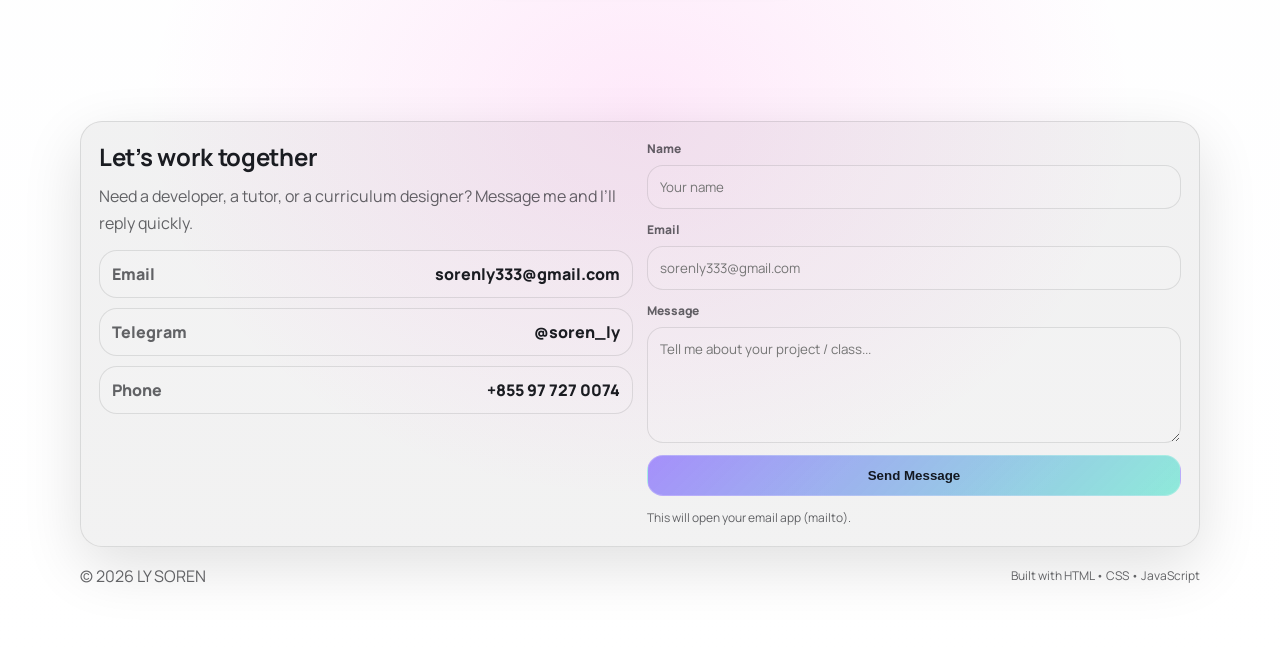
==== commit 430ef951: "update" ====
--- a/index.html
+++ b/index.html
@@ -1,13 +1,21 @@
 <!doctype html>
 <html lang="en">
+
 <head>
   <meta charset="utf-8" />
   <meta name="viewport" content="width=device-width, initial-scale=1" />
   <title>LY SOREN — Software Engineer & Instructor</title>
-  <meta name="description" content="Portfolio of LY SOREN — Software Engineer & ICT/Scratch Instructor. Web, mobile, and teaching-focused projects." />
+  <meta name="description"
+    content="Portfolio of LY SOREN — Software Engineer & ICT/Scratch Instructor. Web, mobile, and teaching-focused projects." />
+
   <link rel="preconnect" href="https://fonts.googleapis.com">
   <link rel="preconnect" href="https://fonts.gstatic.com" crossorigin>
-  <link href="https://fonts.googleapis.com/css2?family=Manrope:wght@300;400;500;600;700;800&display=swap" rel="stylesheet">
+  <link href="https://fonts.googleapis.com/css2?family=Manrope:wght@300;400;500;600;700;800&display=swap"
+    rel="stylesheet">
+
+  <!-- Devicon (skill logos) -->
+  <link rel="stylesheet" href="https://cdn.jsdelivr.net/gh/devicons/devicon@latest/devicon.min.css">
+
   <link rel="stylesheet" href="styles.css" />
 </head>
 
@@ -26,6 +34,7 @@
       <a href="#experience">Experience</a>
       <a href="#teaching">Teaching</a>
       <a href="#projects">Projects</a>
+      <a href="#pricing">Pricing</a>
       <a href="#contact" class="nav-cta">Contact</a>
     </nav>
 
@@ -33,7 +42,24 @@
       <button class="icon-btn" id="themeBtn" type="button" aria-label="Toggle theme">
         <span class="icon" aria-hidden="true">☾</span>
       </button>
-      <button class="icon-btn burger" id="menuBtn" type="button" aria-label="Open menu">
+      <!-- Color Palette Button -->
+      <button id="paletteBtn" class="icon-btn" aria-label="Change color theme">
+        🎨
+      </button>
+
+      <!-- Palette Picker -->
+      <div id="palettePanel" class="palette-panel">
+
+        <button class="palette-option" data-color="#7c5cff"></button>
+        <button class="palette-option" data-color="#16e0bd"></button>
+        <button class="palette-option" data-color="#ff4fd8"></button>
+        <button class="palette-option" data-color="#ff7a18"></button>
+        <button class="palette-option" data-color="#00c6ff"></button>
+        <button class="palette-option" data-color="#ff3d3d"></button>
+
+      </div>
+      <button class="icon-btn burger" id="menuBtn" type="button" aria-label="Open menu" aria-controls="drawer"
+        aria-expanded="false">
         <span aria-hidden="true">☰</span>
       </button>
     </div>
@@ -51,12 +77,13 @@
       <a href="#experience" class="drawer-link">Experience</a>
       <a href="#teaching" class="drawer-link">Teaching</a>
       <a href="#projects" class="drawer-link">Projects</a>
+      <a href="#pricing" class="drawer-link">Pricing</a>
       <a href="#contact" class="drawer-link">Contact</a>
     </div>
   </aside>
   <div class="backdrop" id="backdrop" aria-hidden="true"></div>
 
-  <main id="home">
+  <main id="home" tabindex="-1">
     <!-- HERO -->
     <section class="hero section">
       <div class="hero-left">
@@ -72,7 +99,7 @@
 
         <p class="subhead">
           Dedicated instructor and developer with experience in Scratch for young learners,
-          curriculum writing, web development (HTML/CSS/JS), and programming fundamentals. 
+          curriculum writing, web development (HTML/CSS/JS), and programming fundamentals.
         </p>
 
         <div class="hero-cta">
@@ -166,7 +193,7 @@
           </div>
           <div class="info-row">
             <span class="info-k">Location</span>
-            <span class="info-v">Dangkao, Phnom Penh</span>
+            <span class="info-v">Russey Keo, Phnom Penh</span>
           </div>
         </div>
 
@@ -174,57 +201,175 @@
 
         <h3 class="h3">Education</h3>
         <ul class="bullets">
-          <li><strong>BE L T E I International University</strong> — BSE Software Engineering (2021–2025)</li>
-          <li><strong>BE L T E I International University</strong> — MSE Software Engineering (2025–Present)</li>
+          <li><strong>B E L T E I International University</strong> — Bachelor of IT in Software Engineering (2021–2025)
+          </li>
+          <li><strong>B E L T E I International University</strong> — Master of IT in Software Engineering
+            (2025–Present)</li>
         </ul>
       </div>
     </section>
 
-    <!-- SKILLS -->
+    <!-- SKILLS (UPDATED WITH ICONS) -->
     <section id="skills" class="section">
       <div class="section-head">
         <h2>Skills</h2>
-        <!-- <p class="muted">A mix of development + teaching-focused tools, aligned with your CV. </p> -->
       </div>
 
       <div class="skills-grid">
+        <!-- Programming -->
         <div class="card reveal">
           <h3 class="h3">Programming</h3>
-          <div class="chips-wrap">
-            <span class="chip">Scratch (Teaching)</span>
-            <span class="chip">C++</span>
-            <span class="chip">C#</span>
-            <span class="chip">Java</span>
-            <span class="chip">Python</span>
-            <span class="chip">OOP</span>
-          </div>
-        </div>
-
+
+          <div class="skills-icons">
+            <div class="skill-item">
+              <div class="skill-ico"><span style="font-weight:900;">S</span></div>
+              <div class="skill-name">Scratch</div>
+              <div class="skill-sub">Teaching</div>
+            </div>
+
+            <div class="skill-item">
+              <div class="skill-ico"><i class="devicon-cplusplus-plain colored"></i></div>
+              <div class="skill-name">C++</div>
+              <div class="skill-sub">Foundations</div>
+            </div>
+
+            <div class="skill-item">
+              <div class="skill-ico"><i class="devicon-csharp-plain colored"></i></div>
+              <div class="skill-name">C#</div>
+              <div class="skill-sub">OOP</div>
+            </div>
+
+            <div class="skill-item">
+              <div class="skill-ico"><i class="devicon-java-plain colored"></i></div>
+              <div class="skill-name">Java</div>
+              <div class="skill-sub">Projects</div>
+            </div>
+
+            <div class="skill-item">
+              <div class="skill-ico"><i class="devicon-python-plain colored"></i></div>
+              <div class="skill-name">Python</div>
+              <div class="skill-sub">Basics</div>
+            </div>
+
+            <div class="skill-item">
+              <div class="skill-ico"><span style="font-weight:900;">OOP</span></div>
+              <div class="skill-name">OOP</div>
+              <div class="skill-sub">Concepts</div>
+            </div>
+          </div>
+        </div>
+
+        <!-- Web & Mobile -->
         <div class="card reveal" style="--d:120ms">
           <h3 class="h3">Web & Mobile</h3>
-          <div class="chips-wrap">
-            <span class="chip">HTML</span>
-            <span class="chip">CSS</span>
-            <span class="chip">JavaScript</span>
-            <span class="chip">PHP</span>
-            <span class="chip">Laravel</span>
-            <span class="chip">Flutter (Dart)</span>
-            <span class="chip">Kotlin (Basic)</span>
-          </div>
-        </div>
-
+
+          <div class="skills-icons">
+            <div class="skill-item">
+              <div class="skill-ico"><i class="devicon-html5-plain colored"></i></div>
+              <div class="skill-text">
+                <div class="skill-name">HTML</div>
+                <div class="skill-sub">Structure</div>
+              </div>
+            </div>
+
+            <div class="skill-item">
+              <div class="skill-ico"><i class="devicon-css3-plain colored"></i></div>
+              <div class="skill-text">
+                <div class="skill-name">CSS</div>
+                <div class="skill-sub">Responsive UI</div>
+              </div>
+            </div>
+
+            <div class="skill-item">
+              <div class="skill-ico"><i class="devicon-javascript-plain colored"></i></div>
+              <div class="skill-text">
+                <div class="skill-name">JavaScript</div>
+                <div class="skill-sub">Frontend</div>
+              </div>
+            </div>
+
+            <div class="skill-item">
+              <div class="skill-ico"><i class="devicon-php-plain colored"></i></div>
+              <div class="skill-text">
+                <div class="skill-name">PHP</div>
+                <div class="skill-sub">Backend</div>
+              </div>
+            </div>
+
+            <div class="skill-item">
+              <div class="skill-ico"><i class="devicon-laravel-plain colored"></i></div>
+              <div class="skill-text">
+                <div class="skill-name">Laravel</div>
+                <div class="skill-sub">MVC</div>
+              </div>
+            </div>
+
+            <div class="skill-item">
+              <div class="skill-ico"><i class="devicon-flutter-plain colored"></i></div>
+              <div class="skill-text">
+                <div class="skill-name">Flutter</div>
+                <div class="skill-sub">Mobile</div>
+              </div>
+            </div>
+          </div>
+        </div>
+
+        <!-- Database & Tools -->
         <div class="card reveal" style="--d:240ms">
           <h3 class="h3">Database & Tools</h3>
-          <div class="chips-wrap">
-            <span class="chip">Oracle</span>
-            <span class="chip">SQL</span>
-            <span class="chip">Figma</span>
-            <span class="chip">Canva</span>
-            <span class="chip">Photoshop</span>
-            <span class="chip">MS Office</span>
-          </div>
-        </div>
-
+
+          <div class="skills-icons">
+            <div class="skill-item">
+              <div class="skill-ico"><span style="font-weight:900;">SQL</span></div>
+              <div class="skill-text">
+                <div class="skill-name">SQL</div>
+                <div class="skill-sub">Queries</div>
+              </div>
+            </div>
+
+            <div class="skill-item">
+              <div class="skill-ico"><span style="font-weight:900;">DB</span></div>
+              <div class="skill-text">
+                <div class="skill-name">Oracle</div>
+                <div class="skill-sub">Database</div>
+              </div>
+            </div>
+
+            <div class="skill-item">
+              <div class="skill-ico"><i class="devicon-figma-plain colored"></i></div>
+              <div class="skill-text">
+                <div class="skill-name">Figma</div>
+                <div class="skill-sub">UI Design</div>
+              </div>
+            </div>
+
+            <div class="skill-item">
+              <div class="skill-ico"><span style="font-weight:900;">C</span></div>
+              <div class="skill-text">
+                <div class="skill-name">Canva</div>
+                <div class="skill-sub">Design</div>
+              </div>
+            </div>
+
+            <div class="skill-item">
+              <div class="skill-ico"><span style="font-weight:900;">Ps</span></div>
+              <div class="skill-text">
+                <div class="skill-name">Photoshop</div>
+                <div class="skill-sub">Editing</div>
+              </div>
+            </div>
+
+            <div class="skill-item">
+              <div class="skill-ico"><span style="font-weight:900;">MS</span></div>
+              <div class="skill-text">
+                <div class="skill-name">MS Office</div>
+                <div class="skill-sub">Word/Excel/PPT</div>
+              </div>
+            </div>
+          </div>
+        </div>
+
+        <!-- Soft Skills (kept as bullets) -->
         <div class="card reveal" style="--d:360ms">
           <h3 class="h3">Soft Skills</h3>
           <ul class="bullets">
@@ -241,14 +386,28 @@
     <section id="experience" class="section">
       <div class="section-head">
         <h2>Experience</h2>
-        <!-- <p class="muted">Teaching, curriculum writing, and technical training experience. :contentReference[oaicite:1]{index=1}</p> -->
       </div>
 
       <div class="timeline">
+        <article class="t-item card reveal" style="--d:120ms">
+          <div class="t-top">
+            <h3 class="h3">Media & IT Support Assistant</h3>
+            <span class="tag">Paññāsāstra International School - Tuol Kork • Feb 2026 — Present</span>
+          </div>
+          <ul class="bullets">
+            <li>Captured and edited photos for school events, announcements, and reports.</li>
+            <li>Designed posters and promotional materials for school programs and activities.</li>
+            <li>Edited short videos for school social media (subtitles, trimming, transitions, basic audio cleanup).
+            </li>
+            <li>Handled administrative tasks assigned by the School Principal and supported daily operations.</li>
+            <li>Provided IT support to teachers and staff (setup assistance, troubleshooting, and software help).</li>
+          </ul>
+        </article>
+
         <article class="t-item card reveal">
           <div class="t-top">
             <h3 class="h3">Curriculum Writer & Learning Facilitator</h3>
-            <span class="tag">Snoopedu Education • Jun 2025 — Present</span>
+            <span class="tag">Snoopedu Education • Jun 2025 — Jan 2026</span>
           </div>
           <ul class="bullets">
             <li>Designed structured courses: Computer Basics, Scratch, Intro Web Dev (HTML/CSS).</li>
@@ -256,7 +415,7 @@
           </ul>
         </article>
 
-        <article class="t-item card reveal" style="--d:120ms">
+        <article class="t-item card reveal" style="--d:240ms">
           <div class="t-top">
             <h3 class="h3">Office Assistant & Computer Instructor</h3>
             <span class="tag">BELTEI Int’l University • Dec 2023 — Jun 2024</span>
@@ -268,7 +427,7 @@
           </ul>
         </article>
 
-        <article class="t-item card reveal" style="--d:240ms">
+        <article class="t-item card reveal" style="--d:360ms">
           <div class="t-top">
             <h3 class="h3">Volunteer Computer Instructor</h3>
             <span class="tag">BELTEI Int’l University • Jan 2023 — Dec 2023</span>
@@ -316,9 +475,9 @@
           <div class="list-item">MS Office (Word/Excel/PPT)</div>
         </div>
         <div class="divider"></div>
-        <p class="muted small">
+        <!-- <p class="muted small">
           Want this section to show your class photos, certificates, or lesson samples? Add them and I’ll format it.
-        </p>
+        </p> -->
       </div>
     </section>
 
@@ -326,7 +485,7 @@
     <section id="projects" class="section">
       <div class="section-head">
         <h2>Projects</h2>
-        <p class="muted">Add your real projects here (GitHub links, screenshots, live demos).</p>
+        <!-- <p class="muted">Add your real projects here (GitHub links, screenshots, live demos).</p> -->
       </div>
 
       <div class="projects-grid">
@@ -372,6 +531,71 @@
           </div>
         </article>
       </div>
+    </section>
+
+    <!-- Pricing -->
+    <section id="pricing" class="section">
+      <div class="section-head">
+        <h2>Freelance Pricing</h2>
+        <p class="muted">Affordable digital services for businesses, schools, and organizations.</p>
+      </div>
+
+      <div class="pricing-grid">
+
+        <!-- Design Services -->
+        <div class="card pricing-card reveal">
+          <h3 class="h3">Design Services</h3>
+          <div class="price">$10 - $80</div>
+
+          <ul class="bullets">
+            <li>Logo Design — $20 - $60</li>
+            <li>Poster / Flyer — $10 - $25</li>
+            <li>Banner Design — $15 - $30</li>
+            <li>Social Media Post — $10+</li>
+            <li>Photo Editing — $5+</li>
+          </ul>
+
+          <a href="#contact" class="btn primary small">Order Design</a>
+        </div>
+
+        <!-- Website -->
+        <div class="card pricing-card highlight reveal">
+          <h3 class="h3">Website Development</h3>
+          <div class="price">$120 - $400</div>
+
+          <ul class="bullets">
+            <li>1–3 Page Website — $120+</li>
+            <li>Business Website — $200+</li>
+            <li>Portfolio Website — $150+</li>
+            <li>Responsive Design</li>
+            <li>Contact Form Integration</li>
+          </ul>
+
+          <a href="#contact" class="btn primary small">Order Website</a>
+        </div>
+
+        <!-- System -->
+        <div class="card pricing-card reveal">
+          <h3 class="h3">System Development</h3>
+          <div class="price">$700+</div>
+
+          <ul class="bullets">
+            <li>Inventory System</li>
+            <li>School Management System</li>
+            <li>Booking System</li>
+            <li>Custom Admin Dashboard</li>
+            <li>Database & Reports</li>
+          </ul>
+
+          <a href="#contact" class="btn primary small">Request Quote</a>
+        </div>
+
+      </div>
+
+      <p class="muted small" style="margin-top:16px;">
+        *Prices may vary depending on project complexity and features required. <br>
+        *Discount available for schools, NGOs, and long-term collaboration.
+      </p>
     </section>
 
     <!-- CONTACT -->
@@ -390,7 +614,8 @@
             </div>
             <div class="contact-row">
               <span class="contact-k">Telegram</span>
-              <span class="contact-v"><a href="https://t.me/soren_ly" target="_blank" rel="noreferrer">@soren_ly</a></span>
+              <span class="contact-v"><a href="https://t.me/soren_ly" target="_blank"
+                  rel="noreferrer">@soren_ly</a></span>
             </div>
             <div class="contact-row">
               <span class="contact-k">Phone</span>
@@ -406,7 +631,7 @@
           </label>
           <label class="field">
             <span>Email</span>
-            <input type="email" name="email" placeholder="sorenly333@gamil.com" required />
+            <input type="email" name="email" placeholder="sorenly333@gmail.com" required />
           </label>
           <label class="field">
             <span>Message</span>
@@ -425,7 +650,123 @@
   </main>
 
   <div class="toast" id="toast" role="status" aria-live="polite"></div>
-
+  <!-- Back to Top Button -->
+  <button id="backToTop" aria-label="Back to top">
+    ↑
+  </button>
+  <!-- Welcome Popup -->
+  <div id="welcomePopup" class="welcome-popup" aria-hidden="true">
+    <div class="welcome-card">
+      <h3>👋 Welcome!</h3>
+
+      <p>
+        Thank you for visiting my portfolio.<br><br>
+        If you need <strong>Design Services</strong>,
+        <strong>Website Development</strong>, or
+        <strong>System Development</strong>, feel free to contact me on Telegram.
+      </p>
+
+      <div class="welcome-actions">
+        <a href="https://t.me/soren_ly" target="_blank" rel="noreferrer" class="btn primary small">
+          Contact via Telegram
+        </a>
+
+        <button id="closeWelcome" class="btn small subtle" type="button">
+          Close
+        </button>
+      </div>
+    </div>
+  </div>
+  <!-- Floating Chatbot (Pricing Helper) -->
+  <button class="chat-fab" id="chatFab" aria-label="Open assistant">
+    💬
+  </button>
+
+  <div class="chat-widget" id="chatWidget" aria-hidden="true">
+    <div class="chat-header">
+      <div class="chat-title">
+        <div class="chat-dot" aria-hidden="true"></div>
+        <div>
+          <div class="chat-name">Soren Assistant</div>
+          <div class="chat-sub">Pricing & Contact</div>
+        </div>
+      </div>
+      <button class="icon-btn" id="chatCloseBtn" type="button" aria-label="Close assistant">✕</button>
+    </div>
+
+    <div class="chat-body">
+      <div class="chat-bubble bot">
+        👋 Hi! Welcome to my portfolio. <br><br>
+        If you want details about <strong>Design Services</strong>, <strong>Website Development</strong>, or
+        <strong>System Development</strong>, I can show you pricing quickly — or you can message me on Telegram.
+      </div>
+
+      <div class="chat-actions">
+        <button class="btn primary small" id="openPricingBtn" type="button">View Pricing</button>
+        <a class="btn small" href="https://t.me/soren_ly" target="_blank" rel="noreferrer">Telegram</a>
+      </div>
+    </div>
+  </div>
+
+  <!-- Pricing Popup (Floating Table) -->
+  <div class="pricing-popup" id="pricingPopup" aria-hidden="true">
+    <div class="pricing-popup-card">
+      <div class="pricing-popup-head">
+        <div>
+          <div class="pricing-popup-title">Quick Pricing</div>
+          <div class="pricing-popup-sub muted small">Cambodia-friendly rates (estimate)</div>
+        </div>
+        <button class="icon-btn" id="pricingCloseBtn" type="button" aria-label="Close pricing">✕</button>
+      </div>
+
+      <div class="pricing-popup-grid">
+        <div class="pricing-mini card">
+          <div class="h3">Design</div>
+          <div class="price-mini">$10 – $80</div>
+          <ul class="bullets">
+            <li>Poster/Flyer: $10–$25</li>
+            <li>Banner: $15–$30</li>
+            <li>Logo: $20–$60</li>
+            <li>Photo edit: $5+</li>
+          </ul>
+        </div>
+
+        <div class="pricing-mini card">
+          <div class="h3">Website</div>
+          <div class="price-mini">$120 – $400</div>
+          <ul class="bullets">
+            <li>1–3 pages: $120+</li>
+            <li>Portfolio: $150+</li>
+            <li>Business: $200+</li>
+            <li>Responsive + contact form</li>
+          </ul>
+        </div>
+
+        <div class="pricing-mini card">
+          <div class="h3">System</div>
+          <div class="price-mini">$700+</div>
+          <ul class="bullets">
+            <li>Login + Dashboard</li>
+            <li>CRUD + Database</li>
+            <li>Reports</li>
+            <li>Custom features</li>
+          </ul>
+        </div>
+      </div>
+
+      <div class="pricing-popup-actions">
+        <a class="btn primary small" href="https://t.me/soren_ly" target="_blank" rel="noreferrer">
+          Message on Telegram
+        </a>
+        <a class="btn small" href="#pricing">Go to Pricing Section</a>
+      </div>
+
+      <p class="muted small" style="margin-top:10px;">
+        *Final price depends on project requirements.
+      </p>
+    </div>
+  </div>
   <script src="script.js"></script>
 </body>
+
 </html>
--- a/styles.css
+++ b/styles.css
@@ -1,12 +1,12 @@
-:root{
+:root {
   --bg: #0b0f17;
   --bg2: #0e1524;
-  --card: rgba(255,255,255,0.06);
-  --card2: rgba(255,255,255,0.08);
-  --text: rgba(255,255,255,0.92);
-  --muted: rgba(255,255,255,0.65);
-  --line: rgba(255,255,255,0.10);
-  --shadow: 0 18px 55px rgba(0,0,0,0.45);
+  --card: rgba(255, 255, 255, 0.06);
+  --card2: rgba(255, 255, 255, 0.08);
+  --text: rgba(255, 255, 255, 0.92);
+  --muted: rgba(255, 255, 255, 0.65);
+  --line: rgba(255, 255, 255, 0.10);
+  --shadow: 0 18px 55px rgba(0, 0, 0, 0.45);
   --radius: 22px;
 
   --accent: #7c5cff;
@@ -16,31 +16,41 @@
   --font: "Manrope", system-ui, -apple-system, Segoe UI, Roboto, Arial, sans-serif;
 }
 
-[data-theme="light"]{
+[data-theme="light"] {
   --bg: #f6f7fb;
   --bg2: #ffffff;
-  --card: rgba(0,0,0,0.05);
-  --card2: rgba(0,0,0,0.07);
-  --text: rgba(8,10,15,0.92);
-  --muted: rgba(8,10,15,0.62);
-  --line: rgba(8,10,15,0.10);
-  --shadow: 0 18px 55px rgba(12,18,28,0.12);
-}
-
-*{ box-sizing: border-box; }
-html{ scroll-behavior: smooth; }
-body{
+  --card: rgba(0, 0, 0, 0.05);
+  --card2: rgba(0, 0, 0, 0.07);
+  --text: rgba(8, 10, 15, 0.92);
+  --muted: rgba(8, 10, 15, 0.62);
+  --line: rgba(8, 10, 15, 0.10);
+  --shadow: 0 18px 55px rgba(12, 18, 28, 0.12);
+}
+
+* {
+  box-sizing: border-box;
+}
+
+html {
+  scroll-behavior: smooth;
+}
+
+body {
   margin: 0;
   font-family: var(--font);
-  background: radial-gradient(1200px 800px at 15% 10%, rgba(124,92,255,0.26), transparent 55%),
-              radial-gradient(900px 700px at 80% 15%, rgba(22,224,189,0.18), transparent 55%),
-              radial-gradient(900px 700px at 50% 90%, rgba(255,79,216,0.12), transparent 55%),
-              linear-gradient(180deg, var(--bg), var(--bg2));
+  background: radial-gradient(1200px 800px at 15% 10%, rgba(124, 92, 255, 0.26), transparent 55%),
+    radial-gradient(900px 700px at 80% 15%, rgba(22, 224, 189, 0.18), transparent 55%),
+    radial-gradient(900px 700px at 50% 90%, rgba(255, 79, 216, 0.12), transparent 55%),
+    linear-gradient(180deg, var(--bg), var(--bg2));
   color: var(--text);
   overflow-x: hidden;
 }
 
-.bg-noise{
+body.no-scroll {
+  overflow: hidden;
+}
+
+.bg-noise {
   position: fixed;
   inset: 0;
   background-image: url("data:image/svg+xml,%3Csvg xmlns='http://www.w3.org/2000/svg' width='260' height='260'%3E%3Cfilter id='n'%3E%3CfeTurbulence type='fractalNoise' baseFrequency='.8' numOctaves='3' stitchTiles='stitch'/%3E%3C/filter%3E%3Crect width='260' height='260' filter='url(%23n)' opacity='.18'/%3E%3C/svg%3E");
@@ -49,16 +59,28 @@
   opacity: .25;
 }
 
-a{ color: inherit; text-decoration: none; }
-a:hover{ text-decoration: underline; }
-
-.section{
+a {
+  color: inherit;
+  text-decoration: none;
+}
+
+a:hover {
+  text-decoration: underline;
+}
+
+:focus-visible {
+  outline: 3px solid rgba(124, 92, 255, 0.55);
+  outline-offset: 3px;
+  border-radius: 12px;
+}
+
+.section {
   width: min(1120px, calc(100% - 40px));
   margin: 0 auto;
   padding: 72px 0;
 }
 
-.topbar{
+.topbar {
   position: sticky;
   top: 0;
   z-index: 50;
@@ -67,68 +89,91 @@
   justify-content: space-between;
   gap: 18px;
   padding: 14px 18px;
-  background: rgba(10,14,22,0.35);
+  background: rgba(10, 14, 22, 0.35);
   border-bottom: 1px solid var(--line);
   backdrop-filter: blur(14px);
 }
 
-[data-theme="light"] .topbar{
-  background: rgba(246,247,251,0.65);
-}
-
-.brand{
+[data-theme="light"] .topbar {
+  background: rgba(246, 247, 251, 0.65);
+}
+
+.brand {
   display: flex;
   align-items: center;
   gap: 10px;
   font-weight: 800;
   letter-spacing: 0.5px;
 }
-.brand-dot{
+
+.brand-dot {
   width: 12px;
   height: 12px;
   border-radius: 100px;
   background: linear-gradient(135deg, var(--accent), var(--accent2));
-  box-shadow: 0 0 0 6px rgba(124,92,255,0.14);
-}
-.brand-text{ font-size: 14px; }
-
-.nav{
+  box-shadow: 0 0 0 6px rgba(124, 92, 255, 0.14);
+}
+
+.brand-text {
+  font-size: 14px;
+}
+
+.nav {
   display: flex;
   align-items: center;
   gap: 16px;
   font-weight: 650;
   color: var(--muted);
 }
-.nav a{ padding: 10px 10px; border-radius: 12px; }
-.nav a:hover{
+
+.nav a {
+  padding: 10px 10px;
+  border-radius: 12px;
+}
+
+.nav a:hover {
   background: var(--card);
   color: var(--text);
   text-decoration: none;
 }
 
-.nav-cta{
+.nav-cta {
   color: var(--text) !important;
-  background: linear-gradient(135deg, rgba(124,92,255,0.25), rgba(22,224,189,0.20));
-  border: 1px solid rgba(255,255,255,0.16);
-}
-
-.topbar-actions{ display: flex; align-items: center; gap: 10px; }
-
-.icon-btn{
+  background: linear-gradient(135deg, rgba(124, 92, 255, 0.25), rgba(22, 224, 189, 0.20));
+  border: 1px solid rgba(255, 255, 255, 0.16);
+}
+
+.topbar-actions {
+  display: flex;
+  align-items: center;
+  gap: 10px;
+}
+
+.icon-btn {
   border: 1px solid var(--line);
   background: var(--card);
   color: var(--text);
   padding: 10px 12px;
   border-radius: 14px;
   cursor: pointer;
-  box-shadow: 0 10px 30px rgba(0,0,0,0.15);
-}
-.icon-btn:hover{ transform: translateY(-1px); }
-.icon-btn:active{ transform: translateY(0); }
-
-.burger{ display: none; }
-
-.hero{
+  box-shadow: 0 10px 30px rgba(0, 0, 0, 0.15);
+  transition: transform .15s ease, background .15s ease, border-color .15s ease;
+  will-change: transform;
+}
+
+.icon-btn:hover {
+  transform: translateY(-1px);
+}
+
+.icon-btn:active {
+  transform: translateY(0);
+}
+
+.burger {
+  display: none;
+}
+
+.hero {
   display: grid;
   grid-template-columns: 1.15fr 0.85fr;
   gap: 28px;
@@ -136,48 +181,51 @@
   padding-top: 36px;
 }
 
-.kicker{
+.kicker {
   display: flex;
   gap: 10px;
   flex-wrap: wrap;
   margin: 0 0 12px 0;
 }
 
-.pill{
+.pill {
   font-size: 12px;
   font-weight: 700;
   color: var(--text);
   padding: 8px 12px;
   border-radius: 999px;
-  background: linear-gradient(135deg, rgba(124,92,255,0.18), rgba(22,224,189,0.12));
-  border: 1px solid rgba(255,255,255,0.14);
-}
-.pill.ghost{
+  background: linear-gradient(135deg, rgba(124, 92, 255, 0.18), rgba(22, 224, 189, 0.12));
+  border: 1px solid rgba(255, 255, 255, 0.14);
+}
+
+.pill.ghost {
   background: var(--card);
   color: var(--muted);
   border: 1px solid var(--line);
 }
 
-.headline{
+.headline {
   font-size: clamp(34px, 4vw, 54px);
   line-height: 1.05;
   margin: 0 0 14px 0;
   letter-spacing: -0.8px;
 }
-.grad{
+
+.grad {
   background: linear-gradient(90deg, var(--accent), var(--accent2));
   -webkit-background-clip: text;
   background-clip: text;
   color: transparent;
 }
-.grad2{
+
+.grad2 {
   background: linear-gradient(90deg, var(--accent3), var(--accent));
   -webkit-background-clip: text;
   background-clip: text;
   color: transparent;
 }
 
-.subhead{
+.subhead {
   margin: 0;
   color: var(--muted);
   font-size: 16px;
@@ -185,14 +233,14 @@
   max-width: 58ch;
 }
 
-.hero-cta{
+.hero-cta {
   display: flex;
   gap: 12px;
   flex-wrap: wrap;
   margin-top: 22px;
 }
 
-.btn{
+.btn {
   border: 1px solid var(--line);
   background: var(--card);
   color: var(--text);
@@ -206,76 +254,121 @@
   align-items: center;
   justify-content: center;
   gap: 10px;
-}
-.btn:hover{ transform: translateY(-1px); background: var(--card2); text-decoration: none; }
-.btn:active{ transform: translateY(0); }
-
-.btn.primary{
-  background: linear-gradient(135deg, rgba(124,92,255,0.65), rgba(22,224,189,0.45));
-  border-color: rgba(255,255,255,0.22);
-}
-.btn.subtle{
+  will-change: transform;
+}
+
+.btn:hover {
+  transform: translateY(-1px);
+  background: var(--card2);
+  text-decoration: none;
+}
+
+.btn:active {
+  transform: translateY(0);
+}
+
+.btn.primary {
+  background: linear-gradient(135deg, rgba(124, 92, 255, 0.65), rgba(22, 224, 189, 0.45));
+  border-color: rgba(255, 255, 255, 0.22);
+}
+
+.btn.subtle {
   background: transparent;
 }
-.btn.small{
+
+.btn.small {
   padding: 10px 12px;
   border-radius: 14px;
   font-weight: 750;
   font-size: 13px;
 }
 
-.stats{
+.stats {
   margin-top: 22px;
   display: grid;
-  grid-template-columns: repeat(3, minmax(0,1fr));
-  gap: 12px;
-}
-.stat{
+  grid-template-columns: repeat(3, minmax(0, 1fr));
+  gap: 12px;
+}
+
+.stat {
   border: 1px solid var(--line);
   background: var(--card);
   border-radius: 18px;
   padding: 14px;
 }
-.stat-num{ font-weight: 850; font-size: 14px; }
-.stat-label{ color: var(--muted); font-size: 12px; margin-top: 4px; }
-
-.hero-right{ display: grid; gap: 14px; }
-
-.portrait-card{
+
+.stat-num {
+  font-weight: 850;
+  font-size: 14px;
+}
+
+.stat-label {
+  color: var(--muted);
+  font-size: 12px;
+  margin-top: 4px;
+}
+
+.hero-right {
+  display: grid;
+  gap: 14px;
+}
+
+.portrait-card {
   border-radius: var(--radius);
   overflow: hidden;
   border: 1px solid var(--line);
-  background: linear-gradient(180deg, rgba(255,255,255,0.06), rgba(255,255,255,0.02));
+  background: linear-gradient(180deg, rgba(255, 255, 255, 0.06), rgba(255, 255, 255, 0.02));
   box-shadow: var(--shadow);
 }
 
-.portrait-top{ position: relative; }
-.portrait{
+.portrait-top {
+  position: relative;
+}
+
+.portrait {
   width: 100%;
   height: 360px;
   object-fit: cover;
   display: block;
 }
-.portrait-glow{
+
+.portrait-glow {
   position: absolute;
   inset: -40px;
-  background: radial-gradient(circle at 40% 10%, rgba(124,92,255,0.25), transparent 55%),
-              radial-gradient(circle at 70% 35%, rgba(22,224,189,0.18), transparent 55%);
+  background: radial-gradient(circle at 40% 10%, rgba(124, 92, 255, 0.25), transparent 55%),
+    radial-gradient(circle at 70% 35%, rgba(22, 224, 189, 0.18), transparent 55%);
   filter: blur(14px);
   pointer-events: none;
 }
 
-.portrait-meta{
+.portrait-meta {
   display: flex;
   align-items: center;
   justify-content: space-between;
   gap: 12px;
   padding: 14px 14px 16px 14px;
 }
-.name{ font-weight: 900; letter-spacing: .3px; }
-.role{ color: var(--muted); font-weight: 650; font-size: 13px; margin-top: 2px; }
-.chips{ display: flex; gap: 8px; flex-wrap: wrap; justify-content: flex-end; }
-.chip{
+
+.name {
+  font-weight: 900;
+  letter-spacing: .3px;
+}
+
+.role {
+  color: var(--muted);
+  font-weight: 650;
+  font-size: 13px;
+  margin-top: 2px;
+}
+
+.chips {
+  display: flex;
+  gap: 8px;
+  flex-wrap: wrap;
+  justify-content: flex-end;
+}
+
+.chip {
   font-size: 12px;
   font-weight: 750;
   padding: 7px 10px;
@@ -284,9 +377,14 @@
   border: 1px solid var(--line);
   color: var(--text);
 }
-.chips-wrap{ display: flex; gap: 10px; flex-wrap: wrap; }
-
-.mini-gallery{
+
+.chips-wrap {
+  display: flex;
+  gap: 10px;
+  flex-wrap: wrap;
+}
+
+.mini-gallery {
   display: grid;
   grid-template-columns: 96px 1fr;
   gap: 12px;
@@ -296,133 +394,279 @@
   background: var(--card);
   padding: 12px;
 }
-.gallery-img{
+
+.gallery-img {
   width: 96px;
   height: 96px;
   object-fit: cover;
   border-radius: 18px;
   border: 1px solid var(--line);
 }
-.gallery-title{ font-weight: 900; }
-.gallery-sub{ color: var(--muted); font-size: 13px; margin-top: 3px; }
-
-.grid-2{
+
+.gallery-title {
+  font-weight: 900;
+}
+
+.gallery-sub {
+  color: var(--muted);
+  font-size: 13px;
+  margin-top: 3px;
+}
+
+.grid-2 {
   display: grid;
   grid-template-columns: 1fr 1fr;
   gap: 16px;
   align-items: start;
 }
 
-.card{
+.card {
   border-radius: var(--radius);
   border: 1px solid var(--line);
   background: var(--card);
   padding: 18px;
-  box-shadow: 0 20px 60px rgba(0,0,0,0.12);
-}
-
-h2{ margin: 0 0 10px 0; letter-spacing: -0.3px; }
-.h3{ margin: 0 0 10px 0; font-size: 16px; letter-spacing: -0.2px; }
-p{ margin: 0; }
-
-.muted{ color: var(--muted); line-height: 1.65; }
-.small{ font-size: 12px; }
-
-.highlights{
+  box-shadow: 0 20px 60px rgba(0, 0, 0, 0.12);
+}
+
+h2 {
+  margin: 0 0 10px 0;
+  letter-spacing: -0.3px;
+}
+
+.h3 {
+  margin: 0 0 10px 0;
+  font-size: 16px;
+  letter-spacing: -0.2px;
+}
+
+p {
+  margin: 0;
+}
+
+.muted {
+  color: var(--muted);
+  line-height: 1.65;
+}
+
+.small {
+  font-size: 12px;
+}
+
+.highlights {
   margin-top: 14px;
   display: grid;
   gap: 10px;
 }
-.hl{
+
+.hl {
   padding: 14px;
   border-radius: 18px;
-  background: rgba(255,255,255,0.04);
-  border: 1px solid var(--line);
-}
-.hl-title{ font-weight: 850; }
-.hl-text{ margin-top: 4px; color: var(--muted); }
-
-.info{ display: grid; gap: 10px; }
-.info-row{ display: flex; justify-content: space-between; gap: 14px; padding: 10px 12px; border-radius: 16px; background: rgba(255,255,255,0.04); border: 1px solid var(--line); }
-.info-k{ color: var(--muted); font-weight: 700; }
-.info-v{ font-weight: 750; text-align: right; }
-
-.divider{ height: 1px; background: var(--line); margin: 16px 0; }
-
-.bullets{ margin: 10px 0 0 0; padding-left: 18px; color: var(--muted); line-height: 1.7; }
-.bullets strong{ color: var(--text); }
-
-.section-head{
+  background: rgba(255, 255, 255, 0.04);
+  border: 1px solid var(--line);
+}
+
+.hl-title {
+  font-weight: 850;
+}
+
+.hl-text {
+  margin-top: 4px;
+  color: var(--muted);
+}
+
+.info {
+  display: grid;
+  gap: 10px;
+}
+
+.info-row {
+  display: flex;
+  justify-content: space-between;
+  gap: 14px;
+  padding: 10px 12px;
+  border-radius: 16px;
+  background: rgba(255, 255, 255, 0.04);
+  border: 1px solid var(--line);
+}
+
+.info-k {
+  color: var(--muted);
+  font-weight: 700;
+}
+
+.info-v {
+  font-weight: 750;
+  text-align: right;
+}
+
+.divider {
+  height: 1px;
+  background: var(--line);
+  margin: 16px 0;
+}
+
+.bullets {
+  margin: 10px 0 0 0;
+  padding-left: 18px;
+  color: var(--muted);
+  line-height: 1.7;
+}
+
+.bullets strong {
+  color: var(--text);
+}
+
+.section-head {
   display: flex;
   align-items: flex-end;
   justify-content: space-between;
   gap: 14px;
   margin-bottom: 14px;
 }
-.section-head p{ max-width: 60ch; }
-
-.skills-grid{
-  display: grid;
-  grid-template-columns: repeat(4, minmax(0,1fr));
-  gap: 12px;
-}
-
-.timeline{
-  display: grid;
-  gap: 12px;
-}
-.t-top{
+
+.section-head p {
+  max-width: 60ch;
+}
+
+.skills-grid {
+  display: grid;
+  grid-template-columns: repeat(4, minmax(0, 1fr));
+  gap: 12px;
+}
+
+/* ✅ SKILLS ICON TILES (FIXED) */
+.skills-icons {
+  display: grid;
+  grid-template-columns: repeat(auto-fit, minmax(140px, 1fr));
+  gap: 12px;
+  margin-top: 12px;
+}
+
+.skill-item {
+  display: grid;
+  gap: 8px;
+  padding: 14px 12px;
+  border-radius: 18px;
+  border: 1px solid var(--line);
+  background: rgba(255, 255, 255, 0.04);
+  transition: transform .15s ease, background .15s ease, border-color .15s ease;
+  text-align: center;
+  align-content: start;
+  min-height: 96px;
+}
+
+.skill-item:hover {
+  transform: translateY(-1px);
+  background: rgba(255, 255, 255, 0.06);
+}
+
+.skill-ico {
+  width: 46px;
+  height: 46px;
+  margin: 0 auto;
+  border-radius: 16px;
+  display: grid;
+  place-items: center;
+  border: 1px solid var(--line);
+  background: var(--card);
+  box-shadow: 0 10px 30px rgba(0, 0, 0, 0.12);
+}
+
+.skill-ico i {
+  font-size: 22px;
+  line-height: 1;
+}
+
+.skill-name {
+  font-weight: 900;
+  font-size: 13px;
+  letter-spacing: .2px;
+  line-height: 1.1;
+}
+
+.skill-sub {
+  color: var(--muted);
+  font-size: 12px;
+  line-height: 1.2;
+}
+
+/* ✅ keep long names safe */
+.skill-name,
+.skill-sub {
+  overflow: hidden;
+  text-overflow: ellipsis;
+  white-space: nowrap;
+}
+
+.timeline {
+  display: grid;
+  gap: 12px;
+}
+
+.t-top {
   display: flex;
   gap: 12px;
   justify-content: space-between;
   align-items: flex-start;
   flex-wrap: wrap;
 }
-.tag{
+
+.tag {
   font-size: 12px;
   font-weight: 800;
   color: var(--text);
-  background: linear-gradient(135deg, rgba(124,92,255,0.18), rgba(22,224,189,0.12));
-  border: 1px solid rgba(255,255,255,0.14);
+  background: linear-gradient(135deg, rgba(124, 92, 255, 0.18), rgba(22, 224, 189, 0.12));
+  border: 1px solid rgba(255, 255, 255, 0.14);
   padding: 8px 10px;
   border-radius: 999px;
 }
 
-.teaching-cards{
+.teaching-cards {
   margin-top: 14px;
   display: grid;
   gap: 10px;
 }
-.mini{
+
+.mini {
   padding: 14px;
   border-radius: 18px;
   border: 1px solid var(--line);
-  background: rgba(255,255,255,0.04);
-}
-.mini-title{ font-weight: 900; }
-.mini-text{ color: var(--muted); margin-top: 4px; line-height: 1.6; }
-
-.list-grid{
-  display: grid;
-  grid-template-columns: repeat(2, minmax(0,1fr));
+  background: rgba(255, 255, 255, 0.04);
+}
+
+.mini-title {
+  font-weight: 900;
+}
+
+.mini-text {
+  color: var(--muted);
+  margin-top: 4px;
+  line-height: 1.6;
+}
+
+.list-grid {
+  display: grid;
+  grid-template-columns: repeat(2, minmax(0, 1fr));
   gap: 10px;
   margin-top: 10px;
 }
-.list-item{
+
+.list-item {
   border-radius: 16px;
   padding: 12px 12px;
   border: 1px solid var(--line);
-  background: rgba(255,255,255,0.04);
+  background: rgba(255, 255, 255, 0.04);
   font-weight: 800;
   color: var(--text);
 }
 
-.projects-grid{
-  display: grid;
-  grid-template-columns: repeat(3, minmax(0,1fr));
-  gap: 12px;
-}
-.project-top{
+.projects-grid {
+  display: grid;
+  grid-template-columns: repeat(3, minmax(0, 1fr));
+  gap: 12px;
+}
+
+.project-top {
   display: flex;
   align-items: center;
   justify-content: space-between;
@@ -430,69 +674,87 @@
   flex-wrap: wrap;
   margin-bottom: 10px;
 }
-.project-actions{
+
+.project-actions {
   display: flex;
   gap: 10px;
   margin-top: 14px;
   flex-wrap: wrap;
 }
-.project a[aria-disabled="true"]{
+
+.project a[aria-disabled="true"] {
   pointer-events: none;
   opacity: .6;
 }
 
-.contact{
+.contact {
   display: grid;
   grid-template-columns: 1fr 1fr;
   gap: 14px;
   align-items: start;
 }
-.contact-list{
+
+.contact-list {
   margin-top: 14px;
   display: grid;
   gap: 10px;
 }
-.contact-row{
+
+.contact-row {
   display: flex;
   justify-content: space-between;
   gap: 14px;
   padding: 12px;
   border-radius: 18px;
   border: 1px solid var(--line);
-  background: rgba(255,255,255,0.04);
-}
-.contact-k{ color: var(--muted); font-weight: 800; }
-.contact-v{ font-weight: 850; text-align: right; }
-
-.contact-form{
-  display: grid;
-  gap: 12px;
-}
-.field{
+  background: rgba(255, 255, 255, 0.04);
+}
+
+.contact-k {
+  color: var(--muted);
+  font-weight: 800;
+}
+
+.contact-v {
+  font-weight: 850;
+  text-align: right;
+}
+
+.contact-form {
+  display: grid;
+  gap: 12px;
+}
+
+.field {
   display: grid;
   gap: 8px;
 }
-.field span{
+
+.field span {
   font-weight: 850;
   font-size: 12px;
   color: var(--muted);
 }
-input, textarea{
+
+input,
+textarea {
   width: 100%;
   border-radius: 16px;
   border: 1px solid var(--line);
-  background: rgba(255,255,255,0.04);
+  background: rgba(255, 255, 255, 0.04);
   color: var(--text);
   padding: 12px 12px;
   font-family: var(--font);
   outline: none;
 }
-input:focus, textarea:focus{
-  border-color: rgba(124,92,255,0.45);
-  box-shadow: 0 0 0 5px rgba(124,92,255,0.14);
-}
-
-.footer{
+
+input:focus,
+textarea:focus {
+  border-color: rgba(124, 92, 255, 0.45);
+  box-shadow: 0 0 0 5px rgba(124, 92, 255, 0.14);
+}
+
+.footer {
   margin-top: 18px;
   display: flex;
   justify-content: space-between;
@@ -501,13 +763,13 @@
   color: var(--muted);
 }
 
-.toast{
+.toast {
   position: fixed;
   bottom: 18px;
   left: 50%;
   transform: translateX(-50%);
-  background: rgba(10,14,22,0.75);
-  border: 1px solid rgba(255,255,255,0.14);
+  background: rgba(10, 14, 22, 0.75);
+  border: 1px solid rgba(255, 255, 255, 0.14);
   color: #fff;
   padding: 12px 14px;
   border-radius: 16px;
@@ -517,83 +779,503 @@
   pointer-events: none;
   transition: opacity .18s ease, transform .18s ease;
 }
-.toast.show{
+
+.toast.show {
   opacity: 1;
   transform: translateX(-50%) translateY(-2px);
 }
 
-.drawer{
+.drawer {
   position: fixed;
   top: 0;
   right: 0;
   height: 100%;
   width: min(360px, 92vw);
-  background: rgba(10,14,22,0.85);
-  border-left: 1px solid rgba(255,255,255,0.14);
+  background: rgba(10, 14, 22, 0.85);
+  border-left: 1px solid rgba(255, 255, 255, 0.14);
   backdrop-filter: blur(16px);
   z-index: 80;
   transform: translateX(110%);
   transition: transform .2s ease;
   padding: 14px;
 }
-[data-theme="light"] .drawer{
-  background: rgba(246,247,251,0.85);
-}
-.drawer.open{ transform: translateX(0); }
-.drawer-header{
+
+[data-theme="light"] .drawer {
+  background: rgba(246, 247, 251, 0.85);
+}
+
+.drawer.open {
+  transform: translateX(0);
+}
+
+.drawer-header {
   display: flex;
   justify-content: space-between;
   align-items: center;
   gap: 12px;
   padding: 6px 6px 12px 6px;
 }
-.drawer-title{ font-weight: 900; }
-.drawer-links{ display: grid; gap: 8px; padding: 6px; }
-.drawer-link{
+
+.drawer-title {
+  font-weight: 900;
+}
+
+.drawer-links {
+  display: grid;
+  gap: 8px;
+  padding: 6px;
+}
+
+.drawer-link {
   padding: 12px 12px;
   border-radius: 16px;
-  background: rgba(255,255,255,0.05);
-  border: 1px solid rgba(255,255,255,0.12);
+  background: rgba(255, 255, 255, 0.05);
+  border: 1px solid rgba(255, 255, 255, 0.12);
   font-weight: 850;
 }
-.drawer-link:hover{ text-decoration: none; background: rgba(255,255,255,0.08); }
-
-.backdrop{
+
+.drawer-link:hover {
+  text-decoration: none;
+  background: rgba(255, 255, 255, 0.08);
+}
+
+.backdrop {
   position: fixed;
   inset: 0;
-  background: rgba(0,0,0,0.50);
+  background: rgba(0, 0, 0, 0.50);
   opacity: 0;
   pointer-events: none;
   z-index: 70;
   transition: opacity .18s ease;
 }
-.backdrop.show{
+
+.backdrop.show {
   opacity: 1;
   pointer-events: auto;
 }
 
-.reveal{
+.reveal {
   opacity: 0;
   transform: translateY(10px);
   transition: opacity .6s ease, transform .6s ease;
   transition-delay: var(--d, 0ms);
 }
-.reveal.show{
+
+.reveal.show {
   opacity: 1;
   transform: translateY(0);
 }
 
+/* Back To Top Button */
+#backToTop {
+  position: fixed;
+  bottom: 24px;
+  right: 24px;
+  width: 48px;
+  height: 48px;
+  border-radius: 14px;
+  border: 1px solid var(--line);
+  background: linear-gradient(135deg, var(--accent), var(--accent2));
+  color: white;
+  font-size: 18px;
+  cursor: pointer;
+  display: grid;
+  place-items: center;
+  box-shadow: var(--shadow);
+  opacity: 0;
+  pointer-events: none;
+  transform: translateY(10px);
+  transition: opacity .25s ease, transform .25s ease;
+  z-index: 60;
+}
+
+#backToTop.show {
+  opacity: 1;
+  pointer-events: auto;
+  transform: translateY(0);
+}
+
+#backToTop:hover {
+  transform: translateY(-2px);
+}
+
+/* Pricing Section */
+
+.pricing-grid {
+  display: grid;
+  grid-template-columns: repeat(3, 1fr);
+  gap: 16px;
+}
+
+.pricing-card {
+  text-align: center;
+  transition: transform .2s ease, box-shadow .2s ease;
+}
+
+.pricing-card:hover {
+  transform: translateY(-4px);
+}
+
+.price {
+  font-size: 28px;
+  font-weight: 900;
+  margin: 12px 0 18px 0;
+  background: linear-gradient(90deg, var(--accent), var(--accent2));
+  -webkit-background-clip: text;
+  color: transparent;
+}
+
+.pricing-card .bullets {
+  text-align: left;
+  margin-bottom: 18px;
+}
+
+.pricing-card.highlight {
+  border: 2px solid var(--accent);
+  transform: scale(1.03);
+}
+
+/* Welcome Popup */
+.welcome-popup {
+  position: fixed;
+  inset: 0;
+  background: rgba(0, 0, 0, 0.55);
+  display: none;
+  /* ✅ hidden by default */
+  align-items: center;
+  justify-content: center;
+  z-index: 100;
+  backdrop-filter: blur(6px);
+}
+
+.welcome-popup.show {
+  display: flex;
+  /* ✅ shown when class is added */
+}
+
+.welcome-card {
+  width: min(420px, 90%);
+  background: var(--bg2);
+  border: 1px solid var(--line);
+  border-radius: 20px;
+  padding: 26px;
+  text-align: center;
+  box-shadow: var(--shadow);
+}
+
+.welcome-card h3 {
+  margin: 0 0 10px 0;
+}
+
+.welcome-card p {
+  color: var(--muted);
+  line-height: 1.6;
+}
+
+.welcome-actions {
+  display: flex;
+  gap: 10px;
+  justify-content: center;
+  margin-top: 18px;
+  flex-wrap: wrap;
+}
+
+/* Color Palette Panel */
+
+.palette-panel {
+  position: fixed;
+  top: 80px;
+  right: 20px;
+  background: var(--bg2);
+  border: 1px solid var(--line);
+  border-radius: 16px;
+  padding: 12px;
+  display: none;
+  gap: 10px;
+  grid-template-columns: repeat(3, 1fr);
+  box-shadow: var(--shadow);
+  z-index: 90;
+}
+
+.palette-panel.show {
+  display: grid;
+}
+
+.palette-option {
+  width: 36px;
+  height: 36px;
+  border-radius: 10px;
+  border: none;
+  cursor: pointer;
+}
+
+.palette-option[data-color="#7c5cff"] {
+  background: #7c5cff;
+}
+
+.palette-option[data-color="#16e0bd"] {
+  background: #16e0bd;
+}
+
+.palette-option[data-color="#ff4fd8"] {
+  background: #ff4fd8;
+}
+
+.palette-option[data-color="#ff7a18"] {
+  background: #ff7a18;
+}
+
+.palette-option[data-color="#00c6ff"] {
+  background: #00c6ff;
+}
+
+.palette-option[data-color="#ff3d3d"] {
+  background: #ff3d3d;
+}
+
+/* Floating Chatbot */
+.chat-fab {
+  position: fixed;
+  right: 20px;
+  bottom: 84px;
+  /* keep above Back-to-Top if you have it */
+  width: 52px;
+  height: 52px;
+  border-radius: 16px;
+  border: 1px solid var(--line);
+  background: linear-gradient(135deg, rgba(124, 92, 255, 0.65), rgba(22, 224, 189, 0.45));
+  color: var(--text);
+  cursor: pointer;
+  box-shadow: var(--shadow);
+  display: grid;
+  place-items: center;
+  font-size: 20px;
+  z-index: 65;
+}
+
+.chat-widget {
+  position: fixed;
+  right: 20px;
+  bottom: 146px;
+  width: min(360px, calc(100% - 40px));
+  border-radius: 20px;
+  border: 1px solid var(--line);
+  background: rgba(10, 14, 22, 0.80);
+  backdrop-filter: blur(16px);
+  box-shadow: var(--shadow);
+  overflow: hidden;
+  z-index: 66;
+  display: none;
+}
+
+[data-theme="light"] .chat-widget {
+  background: rgba(246, 247, 251, 0.85);
+}
+
+.chat-widget.show {
+  display: block;
+}
+
+.chat-header {
+  display: flex;
+  justify-content: space-between;
+  align-items: center;
+  gap: 10px;
+  padding: 12px 12px;
+  border-bottom: 1px solid var(--line);
+}
+
+.chat-title {
+  display: flex;
+  align-items: center;
+  gap: 10px;
+}
+
+.chat-dot {
+  width: 10px;
+  height: 10px;
+  border-radius: 999px;
+  background: linear-gradient(135deg, var(--accent), var(--accent2));
+  box-shadow: 0 0 0 6px rgba(124, 92, 255, 0.14);
+}
+
+.chat-name {
+  font-weight: 900;
+  font-size: 13px;
+}
+
+.chat-sub {
+  color: var(--muted);
+  font-size: 12px;
+  margin-top: 2px;
+}
+
+.chat-body {
+  padding: 12px;
+  display: grid;
+  gap: 12px;
+}
+
+.chat-bubble {
+  border: 1px solid var(--line);
+  background: rgba(255, 255, 255, 0.04);
+  padding: 12px;
+  border-radius: 16px;
+  color: var(--text);
+  line-height: 1.55;
+  font-size: 13px;
+}
+
+.chat-actions {
+  display: flex;
+  gap: 10px;
+  flex-wrap: wrap;
+}
+
+/* Pricing Popup (Floating Table) */
+.pricing-popup {
+  position: fixed;
+  inset: 0;
+  background: rgba(0, 0, 0, 0.55);
+  display: none;
+  align-items: center;
+  justify-content: center;
+  z-index: 110;
+  backdrop-filter: blur(6px);
+}
+
+.pricing-popup.show {
+  display: flex;
+}
+
+.pricing-popup-card {
+  width: min(980px, calc(100% - 40px));
+  max-height: calc(100vh - 60px);
+  overflow: auto;
+  border-radius: 22px;
+  border: 1px solid var(--line);
+  background: rgba(10, 14, 22, 0.85);
+  backdrop-filter: blur(16px);
+  box-shadow: var(--shadow);
+  padding: 16px;
+}
+
+[data-theme="light"] .pricing-popup-card {
+  background: rgba(246, 247, 251, 0.9);
+}
+
+.pricing-popup-head {
+  display: flex;
+  justify-content: space-between;
+  align-items: center;
+  gap: 12px;
+  padding: 4px 4px 12px 4px;
+  border-bottom: 1px solid var(--line);
+  margin-bottom: 12px;
+}
+
+.pricing-popup-title {
+  font-weight: 900;
+}
+
+.pricing-popup-sub {
+  margin-top: 2px;
+}
+
+.pricing-popup-grid {
+  display: grid;
+  grid-template-columns: repeat(3, minmax(0, 1fr));
+  gap: 12px;
+}
+
+.price-mini {
+  font-weight: 900;
+  font-size: 22px;
+  margin: 8px 0 10px 0;
+  background: linear-gradient(90deg, var(--accent), var(--accent2));
+  -webkit-background-clip: text;
+  color: transparent;
+}
+
+.pricing-mini.card {
+  box-shadow: none;
+}
+
+.pricing-mini .bullets {
+  margin-top: 0;
+}
+
+.pricing-popup-actions {
+  display: flex;
+  gap: 10px;
+  flex-wrap: wrap;
+  margin-top: 12px;
+}
+
 /* Responsive */
-@media (max-width: 980px){
-  .hero{ grid-template-columns: 1fr; }
-  .portrait{ height: 320px; }
-  .stats{ grid-template-columns: 1fr; }
-  .skills-grid{ grid-template-columns: repeat(2, minmax(0,1fr)); }
-  .projects-grid{ grid-template-columns: 1fr; }
-  .contact{ grid-template-columns: 1fr; }
-}
-@media (max-width: 820px){
-  .nav{ display: none; }
-  .burger{ display: inline-flex; }
-  .grid-2{ grid-template-columns: 1fr; }
+@media (max-width: 980px) {
+  .pricing-popup-grid {
+    grid-template-columns: 1fr;
+  }
+}
+
+/* responsive */
+
+@media (max-width: 980px) {
+  .pricing-grid {
+    grid-template-columns: 1fr;
+  }
+}
+
+/* Responsive */
+@media (max-width: 980px) {
+  .hero {
+    grid-template-columns: 1fr;
+  }
+
+  .portrait {
+    height: 320px;
+  }
+
+  .stats {
+    grid-template-columns: 1fr;
+  }
+
+  .skills-grid {
+    grid-template-columns: repeat(2, minmax(0, 1fr));
+  }
+
+  .skills-icons {
+    grid-template-columns: repeat(auto-fit, minmax(120px, 1fr));
+  }
+
+  .projects-grid {
+    grid-template-columns: 1fr;
+  }
+
+  .contact {
+    grid-template-columns: 1fr;
+  }
+}
+
+@media (max-width: 820px) {
+  .nav {
+    display: none;
+  }
+
+  .burger {
+    display: inline-flex;
+  }
+
+  .grid-2 {
+    grid-template-columns: 1fr;
+  }
+}
+
+/* Reduced motion */
+@media (prefers-reduced-motion: reduce) {
+  * {
+    transition: none !important;
+    scroll-behavior: auto !important;
+  }
 }
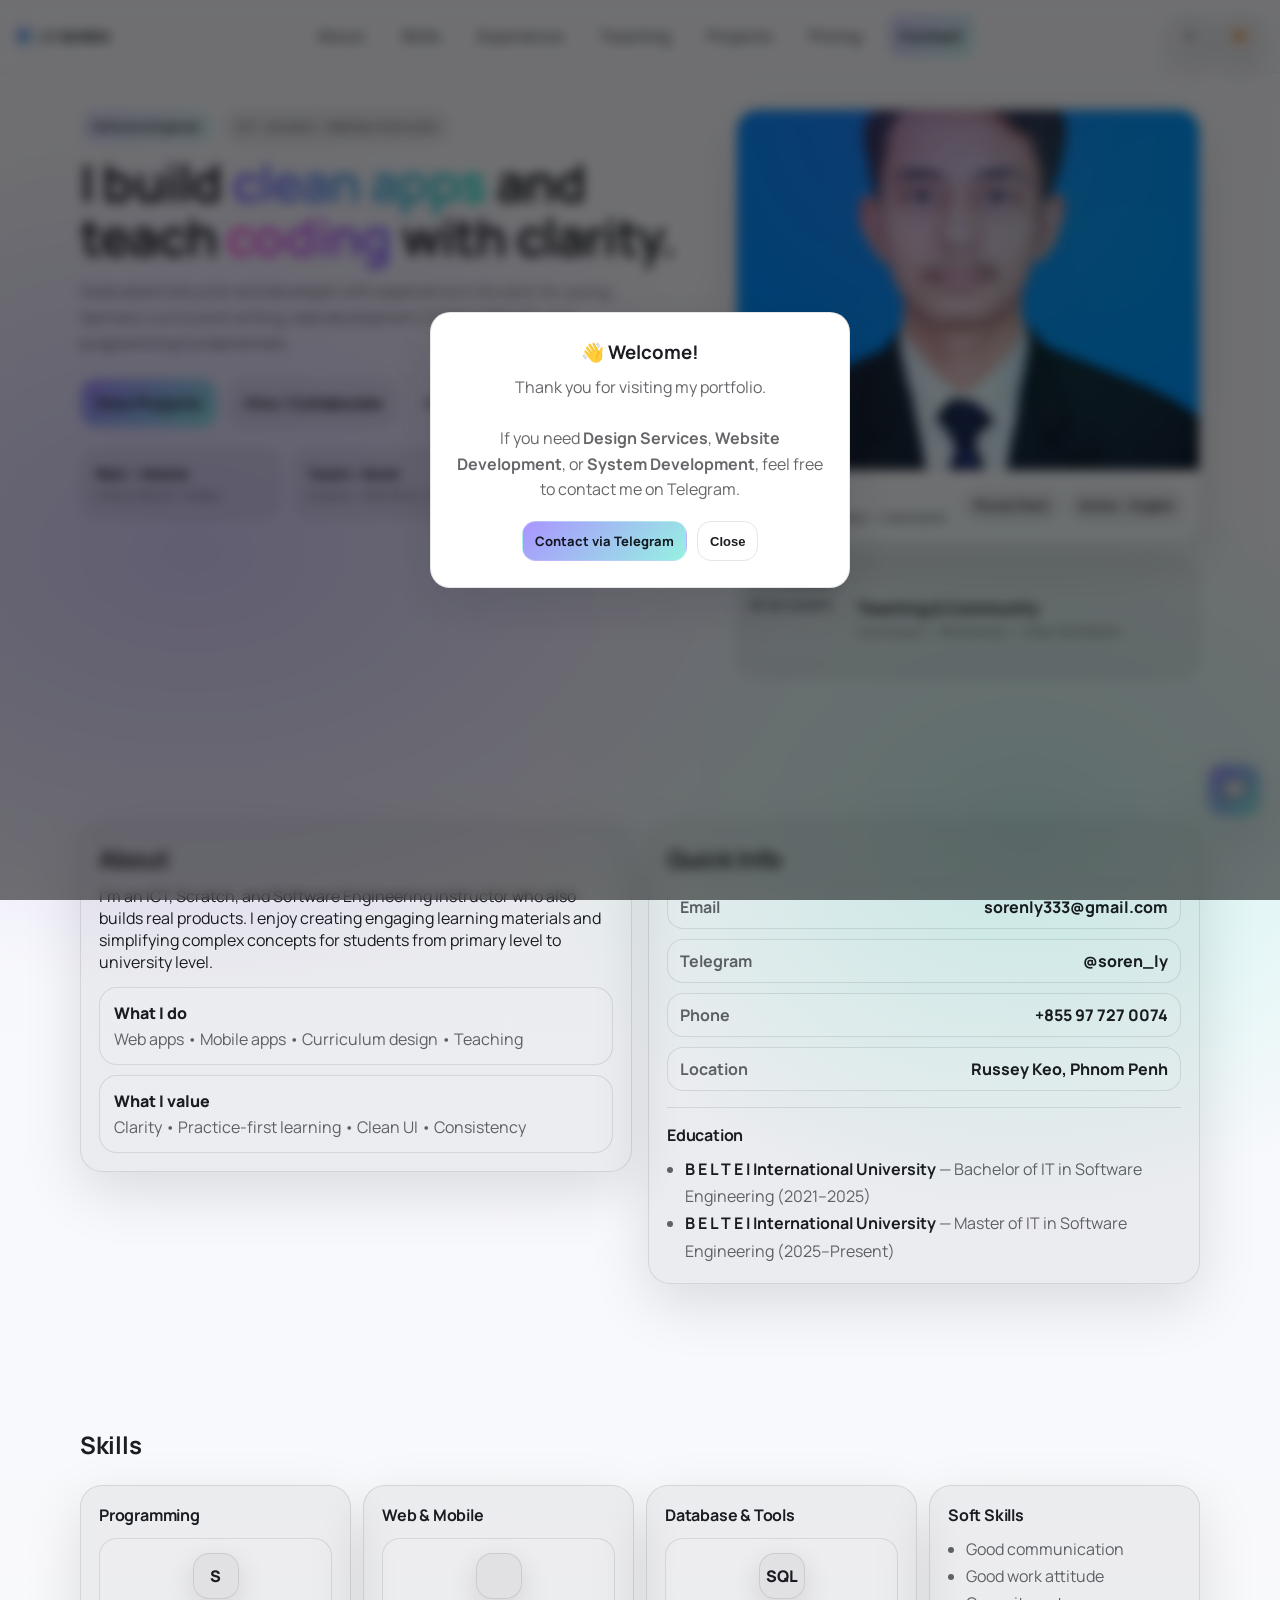
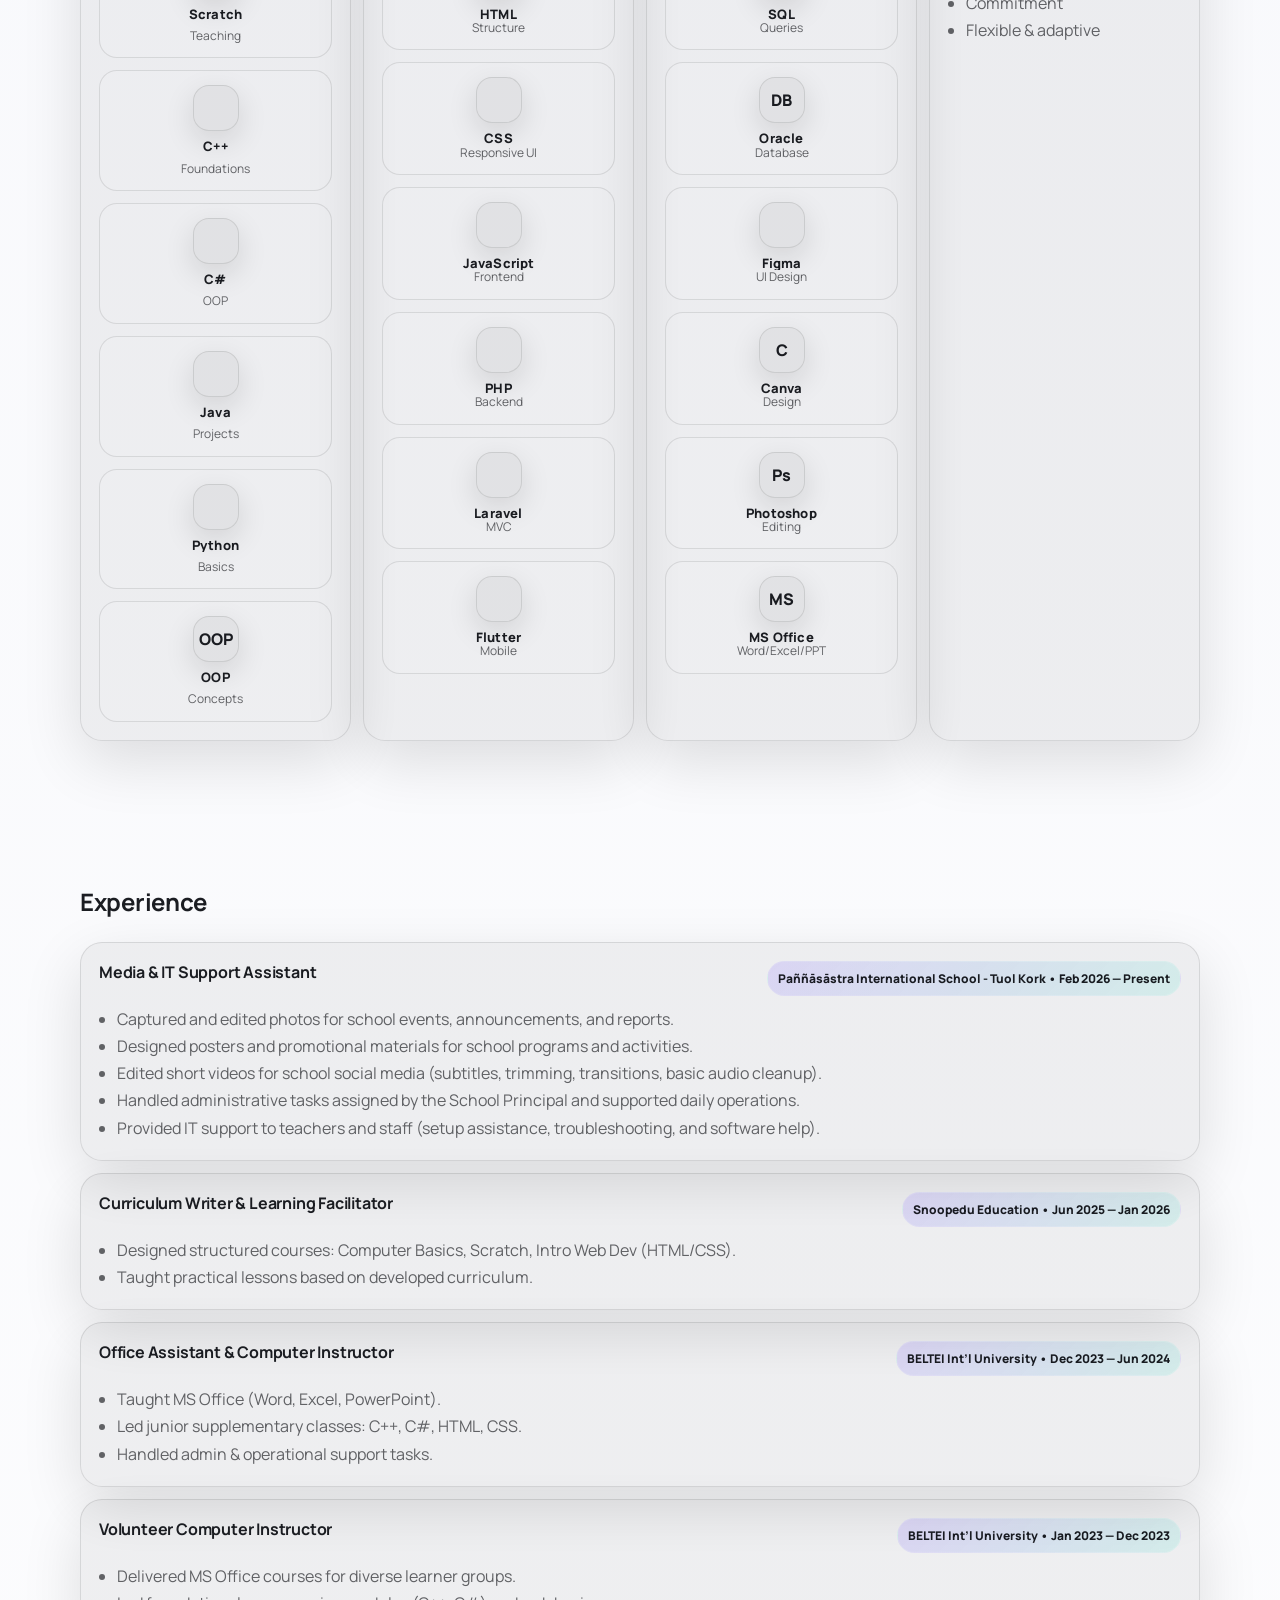
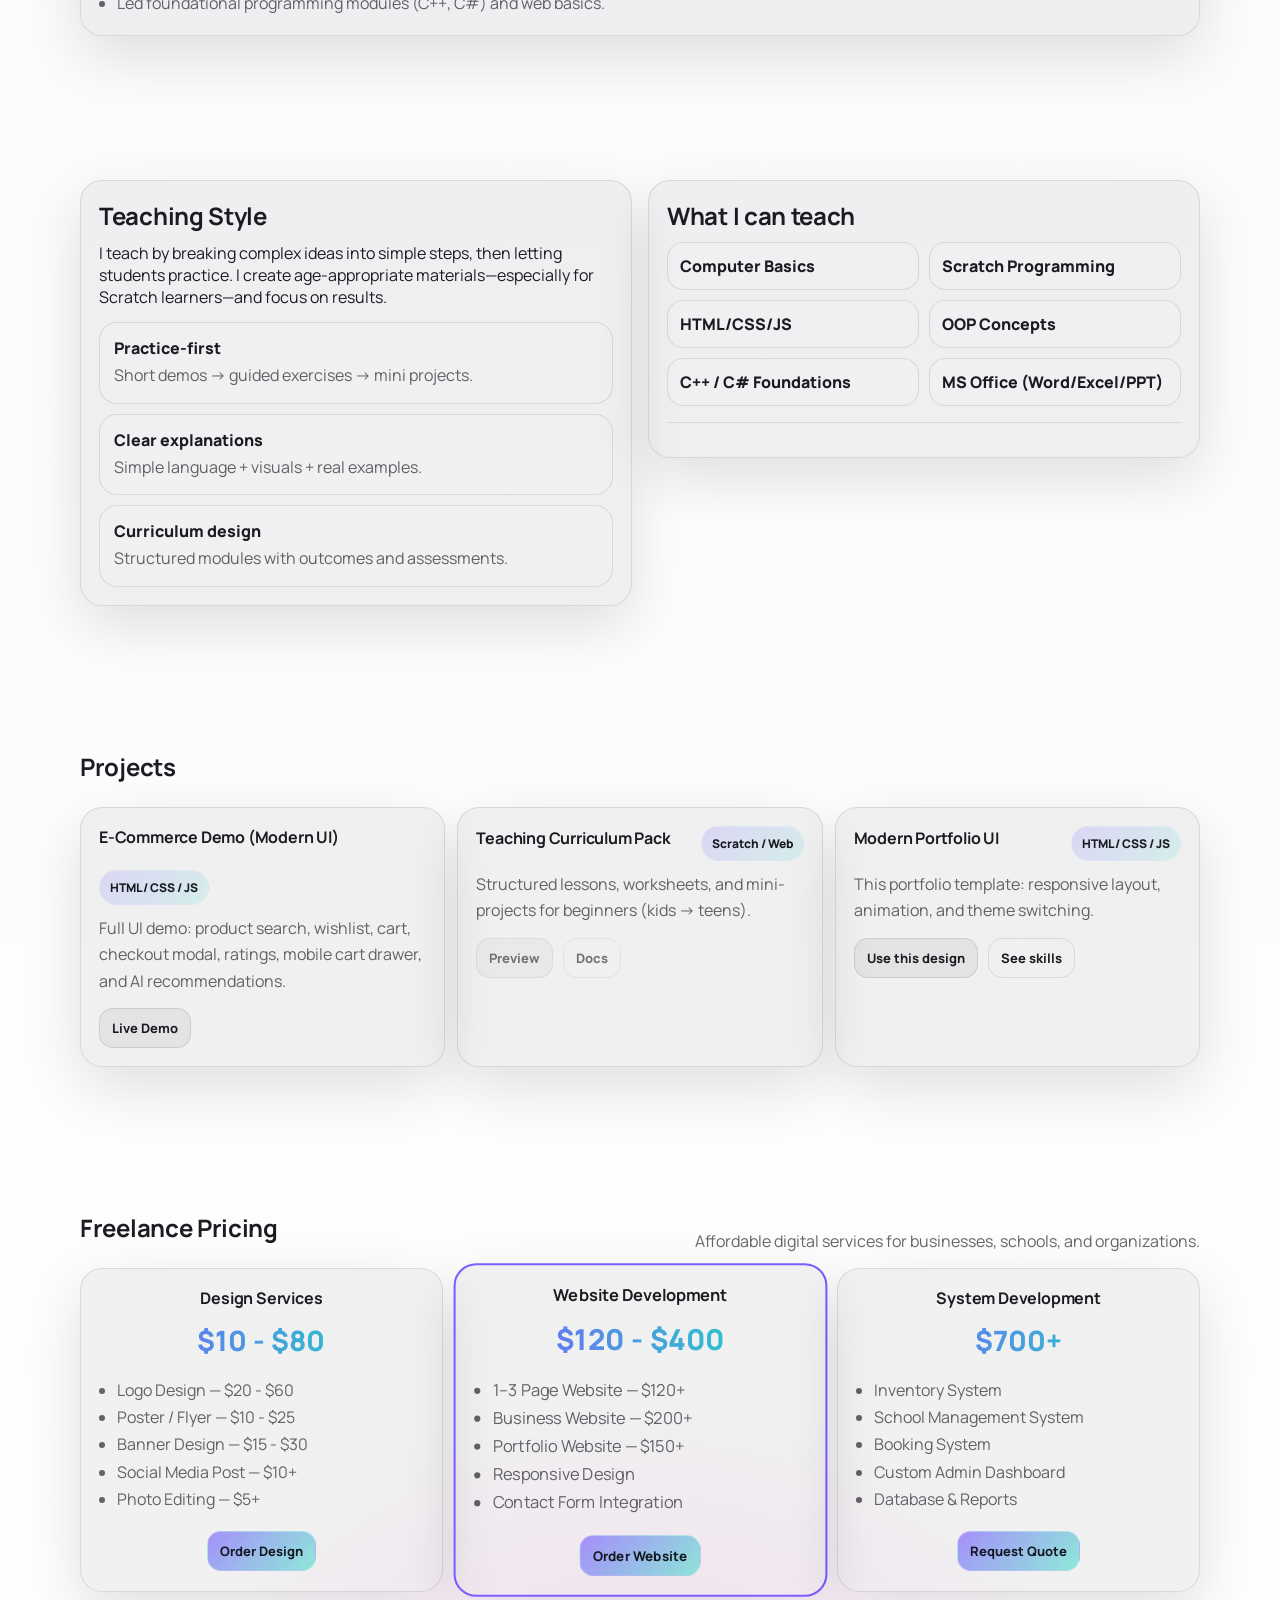
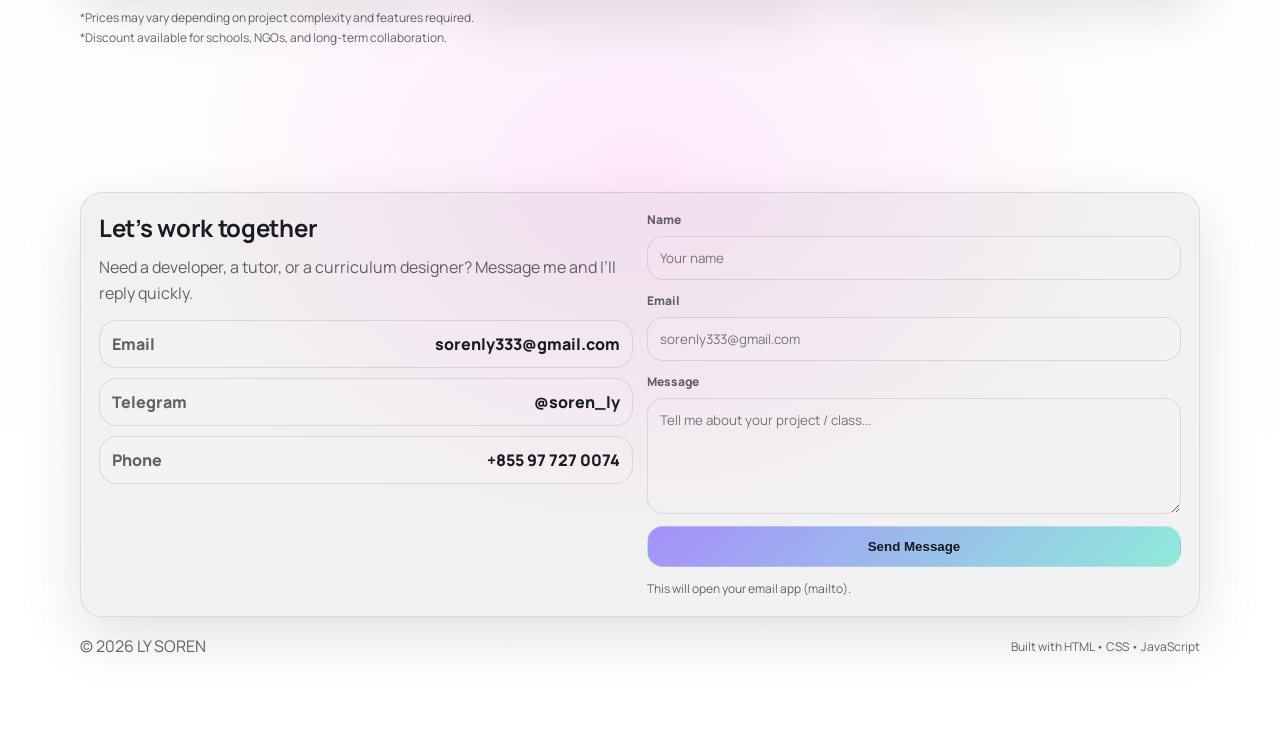
==== commit dc6c88cc: "update demo e-commerce" ====
--- a/index.html
+++ b/index.html
@@ -491,15 +491,15 @@
       <div class="projects-grid">
         <article class="card project reveal">
           <div class="project-top">
-            <h3 class="h3">Inventory System</h3>
-            <span class="tag">Java / SQL</span>
+            <h3 class="h3">E-Commerce Demo (Modern UI)</h3>
+            <span class="tag">HTML / CSS / JS</span>
           </div>
           <p class="muted">
-            A simple inventory management system with role-based access and CRUD modules.
+            Full UI demo: product search, wishlist, cart, checkout modal, ratings, mobile cart drawer, and AI
+            recommendations.
           </p>
           <div class="project-actions">
-            <a class="btn small" href="#" aria-disabled="true">Live Demo</a>
-            <a class="btn small subtle" href="#" aria-disabled="true">GitHub</a>
+            <a class="btn small" href="ecommerce-demo.html" target="_blank" rel="noreferrer">Live Demo</a>
           </div>
         </article>
 
